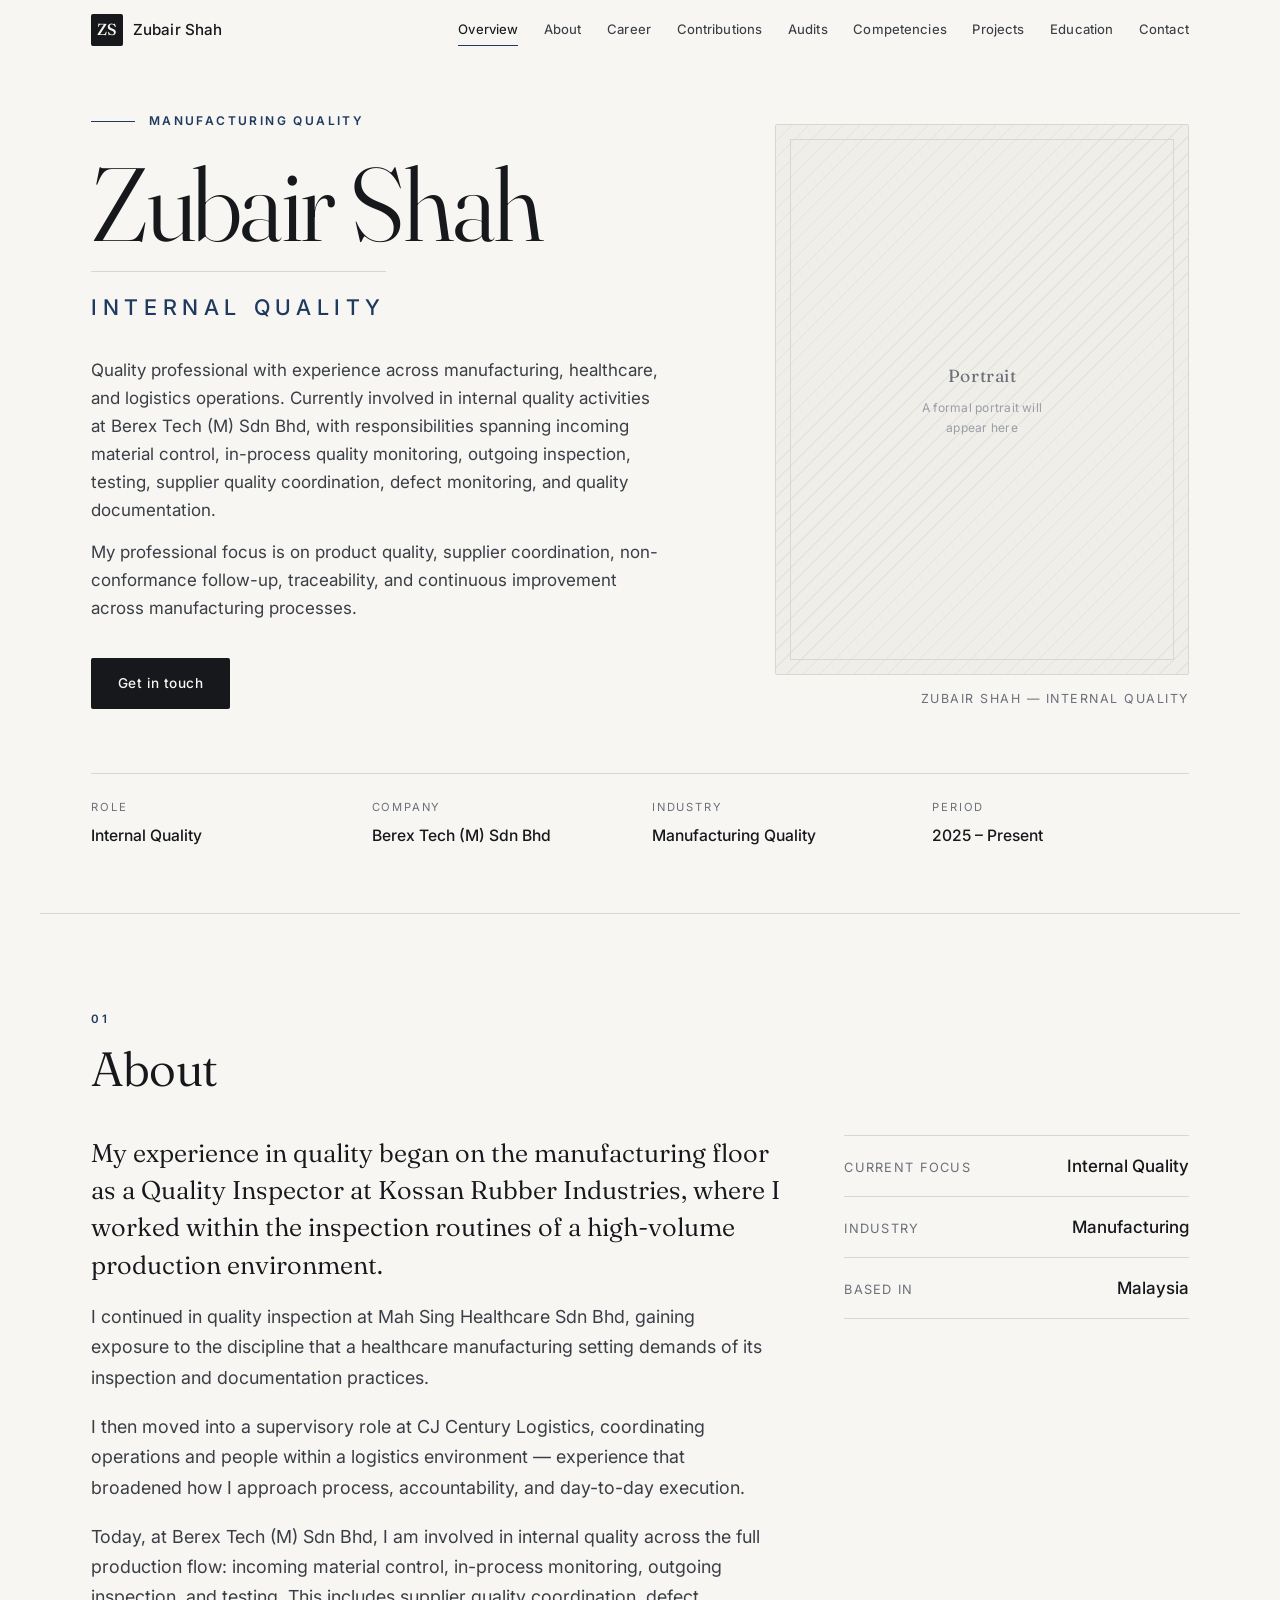
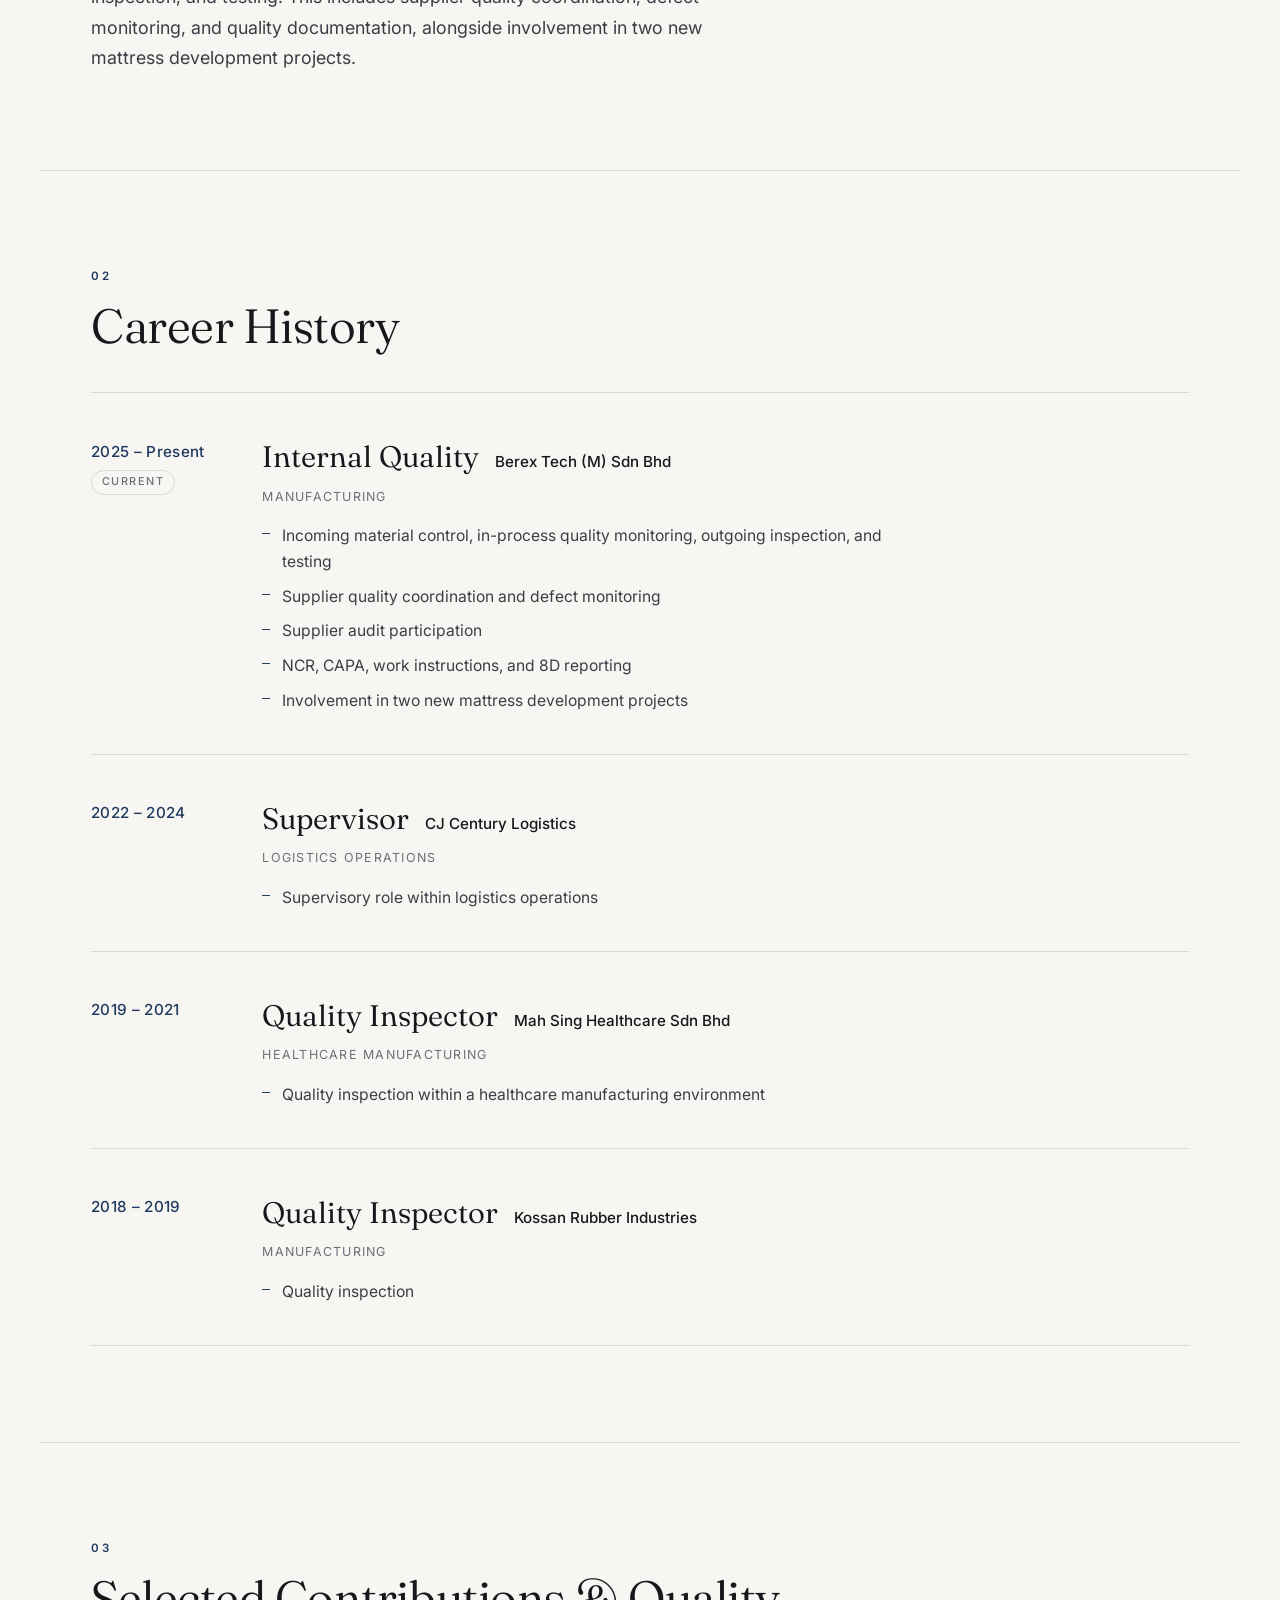
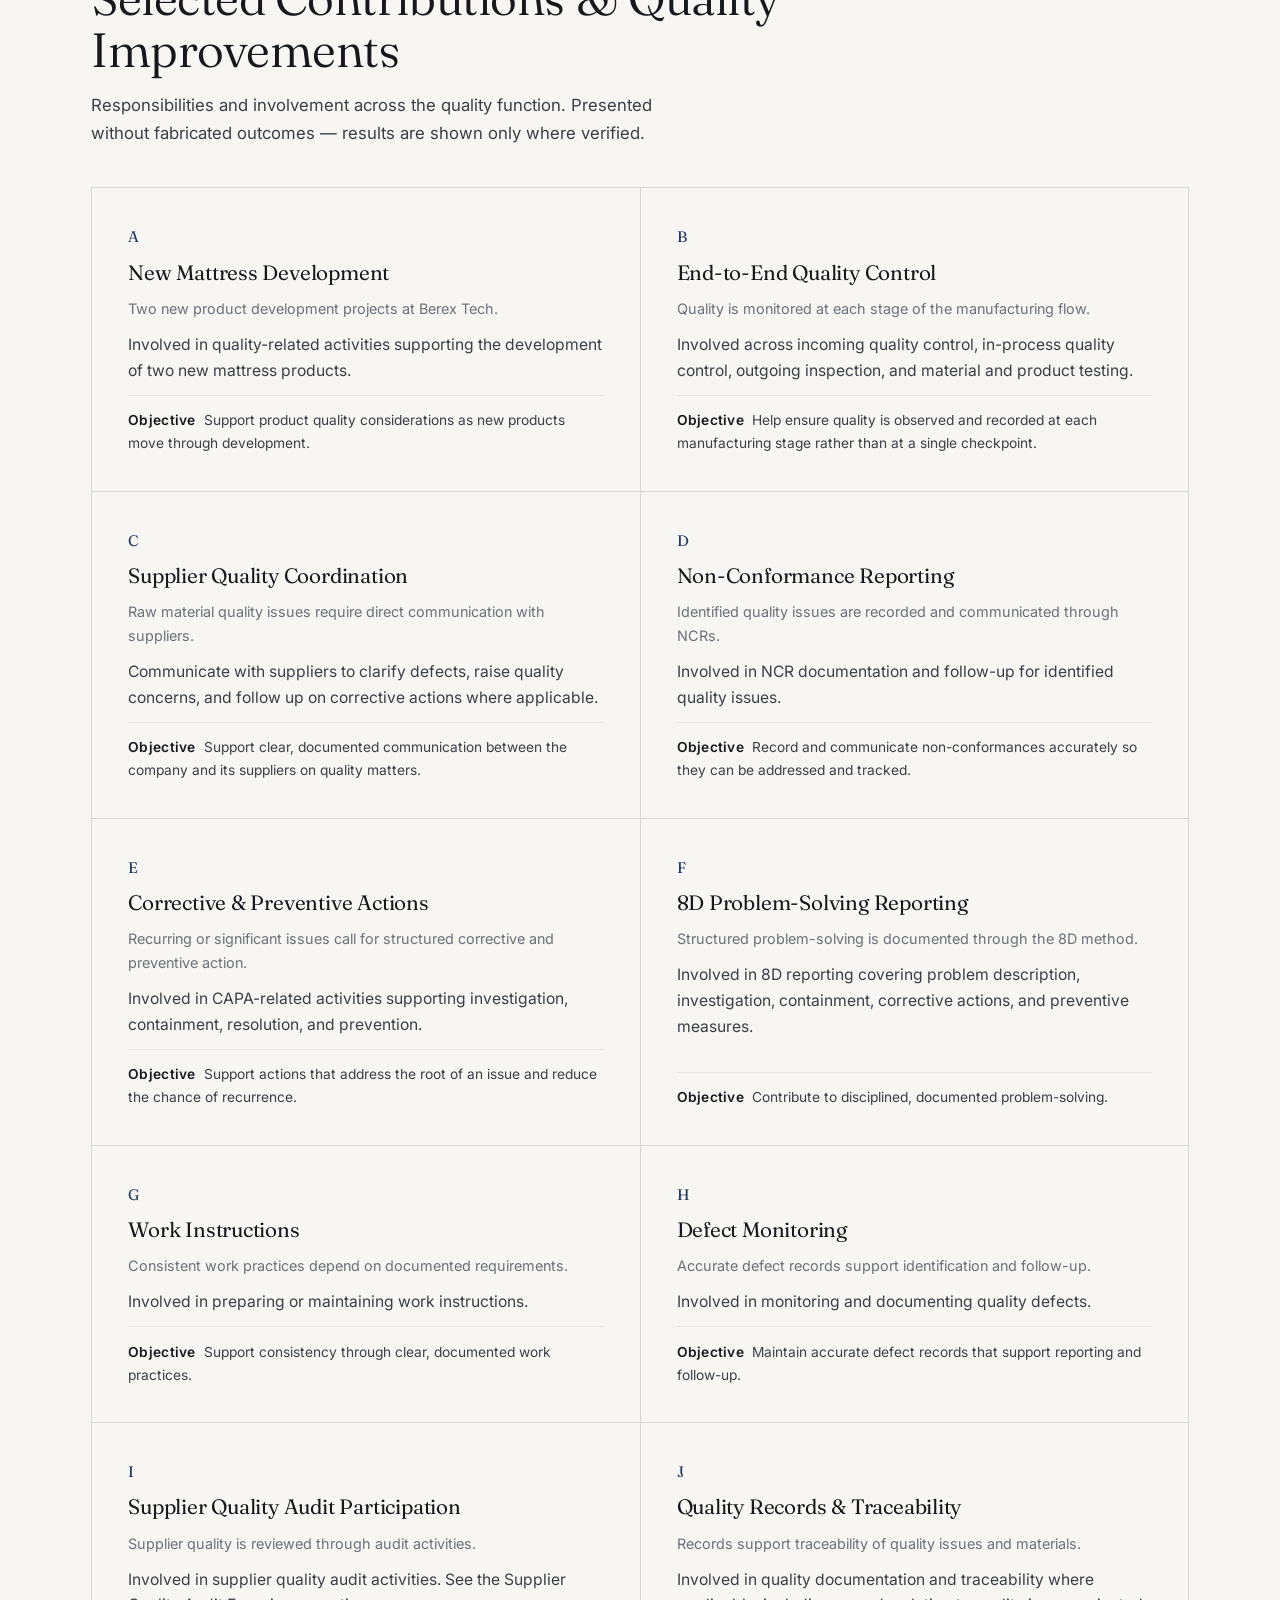
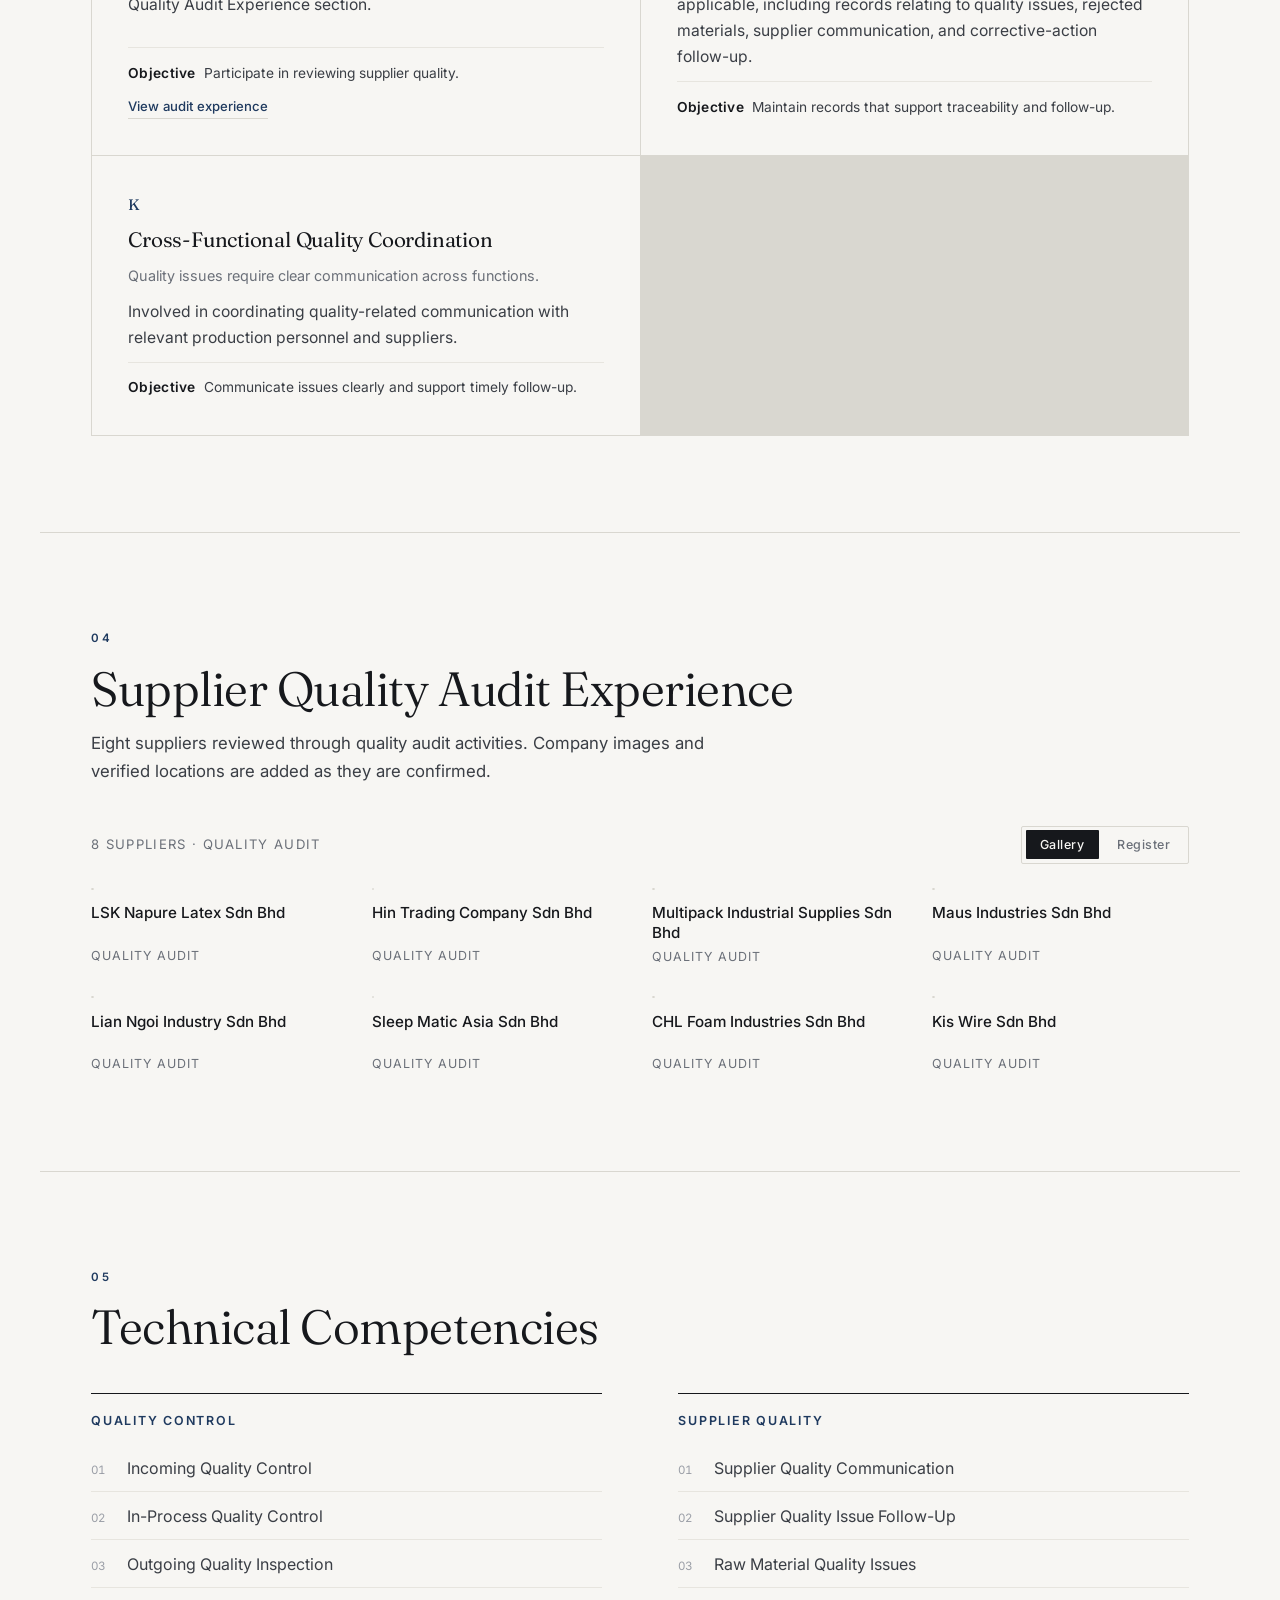
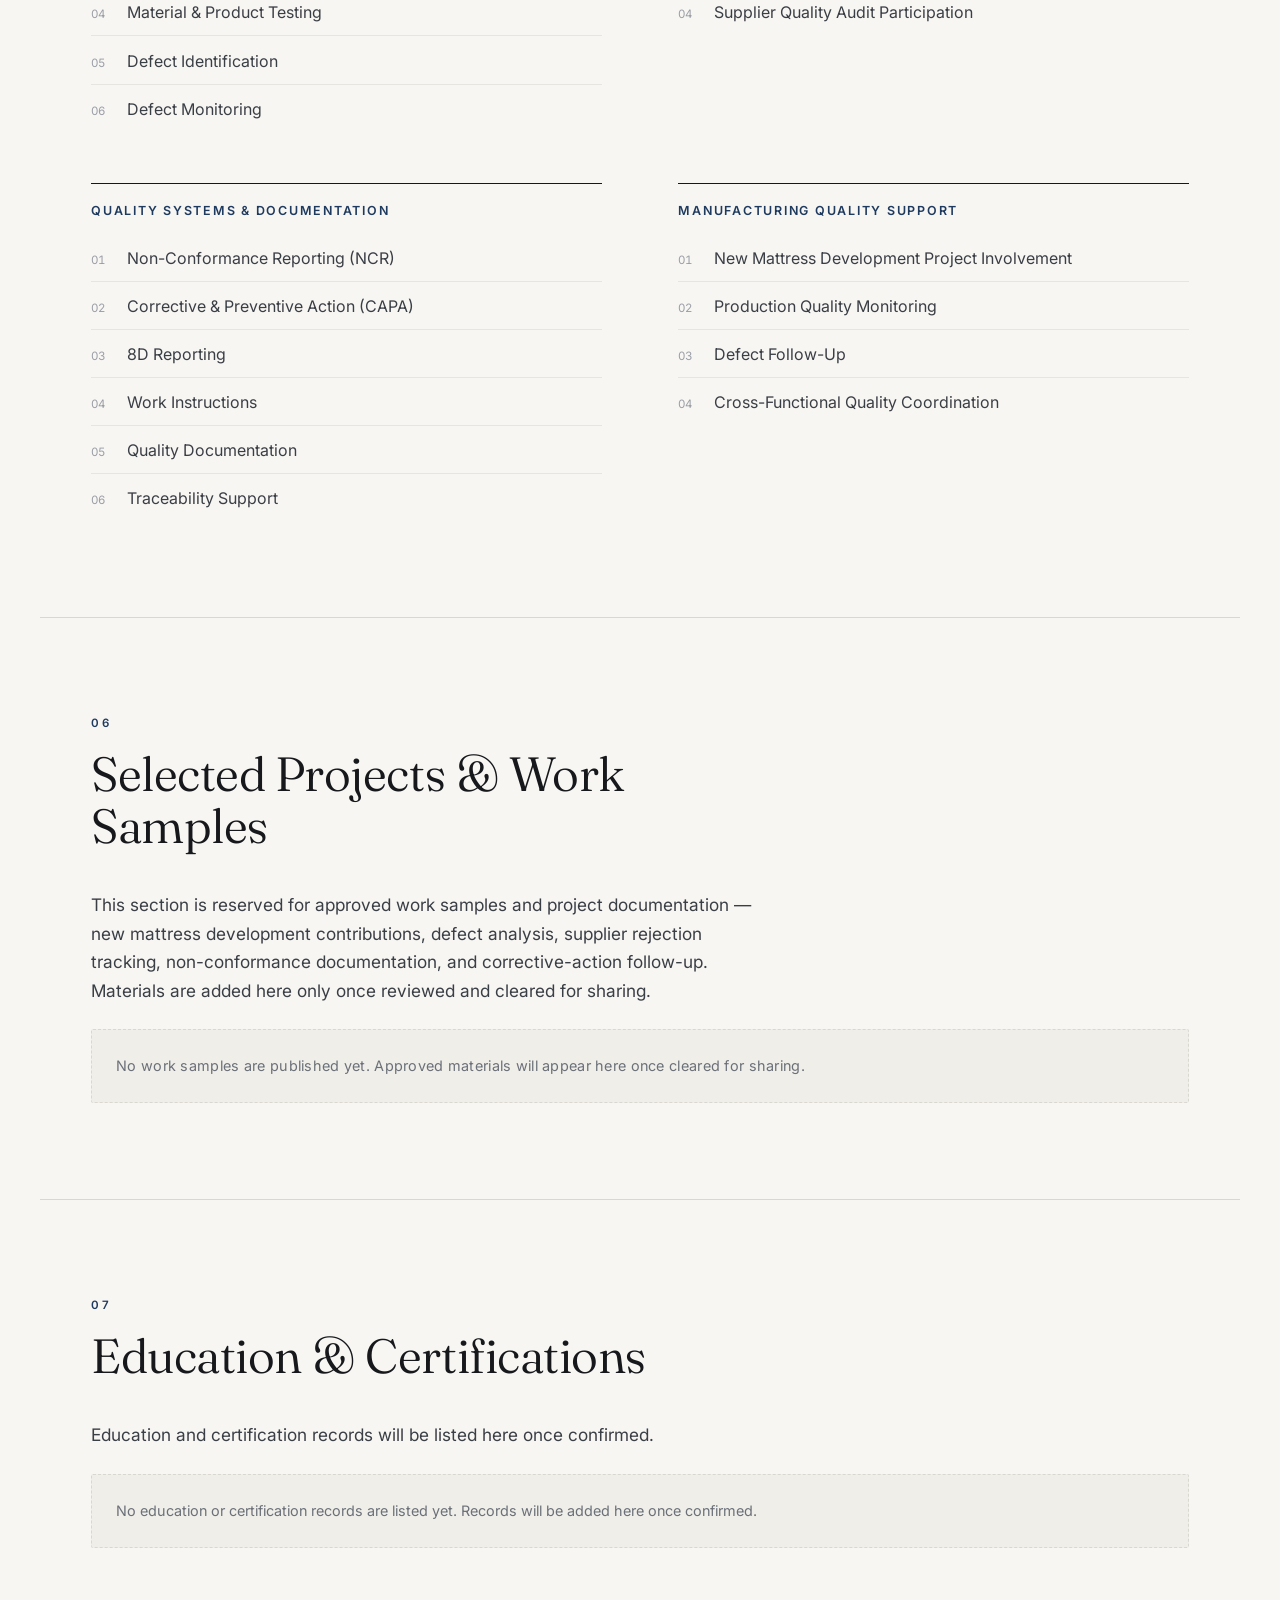
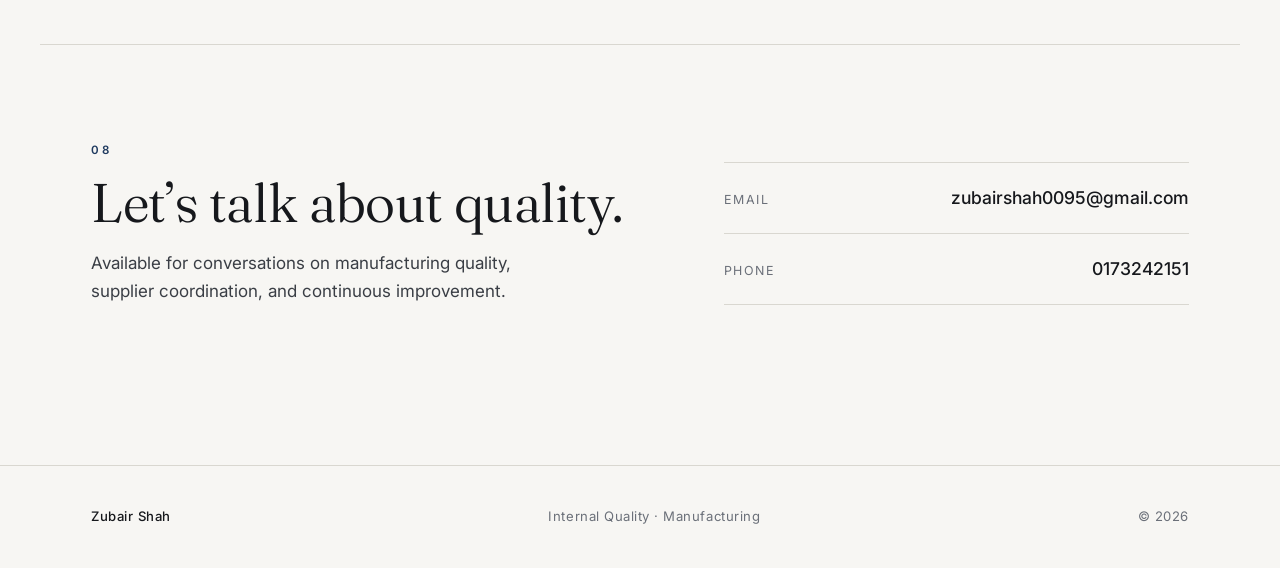
==== index.html @ a86ea33d "Add files via upload" ====
<!DOCTYPE html>
<html lang="en">
<head>
  <meta charset="UTF-8" />
  <meta name="viewport" content="width=device-width, initial-scale=1.0" />

  <title>Zubair Shah | Internal Quality Professional</title>
  <meta name="description" content="Professional portfolio of Zubair Shah, highlighting manufacturing quality experience, supplier quality audit participation, quality control activities, and professional contributions." />
  <meta name="author" content="Zubair Shah" />

  <!-- Social sharing -->
  <meta property="og:type" content="website" />
  <meta property="og:title" content="Zubair Shah | Internal Quality Professional" />
  <meta property="og:description" content="Manufacturing quality experience, supplier quality audit participation, quality control activities, and professional contributions." />
  <meta name="twitter:card" content="summary" />

  <!-- Favicon: inline SVG monogram, no external request -->
  <link rel="icon" href="data:image/svg+xml,%3Csvg xmlns='http://www.w3.org/2000/svg' viewBox='0 0 32 32'%3E%3Crect width='32' height='32' fill='%23141619'/%3E%3Ctext x='16' y='22' font-family='Georgia,serif' font-size='16' fill='%23f7f6f3' text-anchor='middle'%3EZS%3C/text%3E%3C/svg%3E" />

  <!-- Fonts: two families only -->
  <link rel="preconnect" href="https://fonts.googleapis.com" />
  <link rel="preconnect" href="https://fonts.gstatic.com" crossorigin />
  <link href="https://fonts.googleapis.com/css2?family=Fraunces:ital,opsz,wght@0,9..144,300..600;1,9..144,400&family=Inter:wght@300;400;500;600&display=swap" rel="stylesheet" />

  <link rel="stylesheet" href="css/styles.css" />
</head>
<body>

  <a class="skip-link" href="#overview">Skip to content</a>

  <!-- ===================== NAVIGATION ===================== -->
  <header class="nav" id="site-nav">
    <div class="nav__inner">
      <a class="nav__brand" href="#overview" aria-label="Zubair Shah — home">
        <span class="nav__mark">ZS</span>
        <span class="nav__name">Zubair Shah</span>
      </a>

      <nav class="nav__links" aria-label="Primary">
        <a href="#overview">Overview</a>
        <a href="#about">About</a>
        <a href="#career">Career</a>
        <a href="#contributions">Contributions</a>
        <a href="#audits">Audits</a>
        <a href="#competencies">Competencies</a>
        <a href="#projects">Projects</a>
        <a href="#education">Education</a>
        <a href="#contact">Contact</a>
      </nav>

      <button class="nav__toggle" aria-expanded="false" aria-controls="mobile-menu" aria-label="Open menu">
        <span></span><span></span><span></span>
      </button>
    </div>

    <!-- Mobile menu -->
    <div class="mobile-menu" id="mobile-menu" hidden>
      <nav aria-label="Mobile">
        <a href="#overview">Overview</a>
        <a href="#about">About</a>
        <a href="#career">Career</a>
        <a href="#contributions">Contributions</a>
        <a href="#audits">Audits</a>
        <a href="#competencies">Competencies</a>
        <a href="#projects">Projects</a>
        <a href="#education">Education</a>
        <a href="#contact">Contact</a>
      </nav>
    </div>
  </header>

  <main>

    <!-- ===================== HERO / OVERVIEW ===================== -->
    <section class="hero" id="overview" aria-labelledby="hero-name">
      <div class="hero__grid">

        <div class="hero__text">
          <p class="hero__eyebrow"><span class="rule"></span>Manufacturing Quality</p>
          <h1 class="hero__name" id="hero-name">Zubair Shah</h1>
          <p class="hero__title" data-role="hero-title">Internal Quality</p>

          <div class="hero__intro" data-role="hero-intro"></div>

          <div class="hero__actions">
            <a class="btn btn--primary" data-role="hero-email" href="#">Get in touch</a>
            <a class="btn btn--ghost" data-role="hero-resume" href="#" hidden>Download résumé</a>
          </div>
        </div>

        <figure class="hero__portrait">
          <!-- PORTRAIT PLACEHOLDER 1 of 9.
               Replace by adding assets/portrait/zubair-shah.jpg and
               setting assets.portraitAvailable = true in js/content.js -->
          <div class="portrait-frame" data-role="portrait">
            <div class="portrait-frame__placeholder" aria-hidden="true">
              <span class="portrait-frame__label">Portrait</span>
              <span class="portrait-frame__hint">A formal portrait will appear here</span>
            </div>
          </div>
          <figcaption class="hero__portrait-caption">Zubair Shah — Internal Quality</figcaption>
        </figure>

      </div>

      <div class="hero__meta" data-role="hero-meta"></div>
    </section>

    <!-- ===================== ABOUT ===================== -->
    <section class="section section--about" id="about" aria-labelledby="about-h">
      <div class="section__head">
        <p class="section__index">01</p>
        <h2 class="section__title" id="about-h">About</h2>
      </div>
      <div class="about__grid">
        <div class="about__body" data-role="about-body"></div>
        <aside class="about__facts" data-role="about-facts" aria-label="At a glance"></aside>
      </div>
    </section>

    <!-- ===================== CAREER ===================== -->
    <section class="section section--career" id="career" aria-labelledby="career-h">
      <div class="section__head">
        <p class="section__index">02</p>
        <h2 class="section__title" id="career-h">Career History</h2>
      </div>
      <ol class="timeline" data-role="career" aria-label="Employment history"></ol>
    </section>

    <!-- ===================== CONTRIBUTIONS ===================== -->
    <section class="section section--contrib" id="contributions" aria-labelledby="contrib-h">
      <div class="section__head">
        <p class="section__index">03</p>
        <h2 class="section__title" id="contrib-h">Selected Contributions &amp; Quality Improvements</h2>
        <p class="section__lede">Responsibilities and involvement across the quality function. Presented without fabricated outcomes — results are shown only where verified.</p>
      </div>
      <div class="contrib" data-role="contributions"></div>
    </section>

    <!-- ===================== SUPPLIER AUDITS ===================== -->
    <section class="section section--audits" id="audits" aria-labelledby="audits-h">
      <div class="section__head">
        <p class="section__index">04</p>
        <h2 class="section__title" id="audits-h">Supplier Quality Audit Experience</h2>
        <p class="section__lede">Eight suppliers reviewed through quality audit activities. Company images and verified locations are added as they are confirmed.</p>
      </div>

      <div class="audits__toolbar">
        <div class="audits__count" data-role="audits-count" aria-live="polite"></div>
        <div class="audits__views" role="group" aria-label="View">
          <button class="viewbtn is-active" data-view="grid" aria-pressed="true">Gallery</button>
          <button class="viewbtn" data-view="list" aria-pressed="false">Register</button>
        </div>
      </div>

      <div class="audits__grid" data-role="audits-grid"></div>
      <div class="audits__list" data-role="audits-list" hidden></div>
    </section>

    <!-- ===================== COMPETENCIES ===================== -->
    <section class="section section--comp" id="competencies" aria-labelledby="comp-h">
      <div class="section__head">
        <p class="section__index">05</p>
        <h2 class="section__title" id="comp-h">Technical Competencies</h2>
      </div>
      <div class="comp" data-role="competencies"></div>
    </section>

    <!-- ===================== PROJECTS ===================== -->
    <section class="section section--projects" id="projects" aria-labelledby="proj-h">
      <div class="section__head">
        <p class="section__index">06</p>
        <h2 class="section__title" id="proj-h">Selected Projects &amp; Work Samples</h2>
      </div>
      <div class="projects" data-role="projects"></div>
    </section>

    <!-- ===================== EDUCATION ===================== -->
    <section class="section section--edu" id="education" aria-labelledby="edu-h">
      <div class="section__head">
        <p class="section__index">07</p>
        <h2 class="section__title" id="edu-h">Education &amp; Certifications</h2>
      </div>
      <div class="education" data-role="education"></div>
    </section>

    <!-- ===================== CONTACT ===================== -->
    <section class="section section--contact" id="contact" aria-labelledby="contact-h">
      <div class="contact__grid">
        <div class="contact__lead">
          <p class="section__index">08</p>
          <h2 class="section__title" id="contact-h">Let’s talk about quality.</h2>
          <p class="contact__note">Available for conversations on manufacturing quality, supplier coordination, and continuous improvement.</p>
        </div>
        <div class="contact__details" data-role="contact"></div>
      </div>
    </section>

  </main>

  <!-- ===================== FOOTER ===================== -->
  <footer class="footer">
    <div class="footer__inner">
      <span class="footer__name">Zubair Shah</span>
      <span class="footer__meta">Internal Quality · Manufacturing</span>
      <span class="footer__year" data-role="year"></span>
    </div>
  </footer>

  <!-- ===================== AUDIT DETAIL DIALOG ===================== -->
  <dialog class="dialog" data-role="audit-dialog" aria-labelledby="dialog-title">
    <div class="dialog__inner">
      <button class="dialog__close" data-role="dialog-close" aria-label="Close">Close</button>
      <div class="dialog__body" data-role="dialog-body"></div>
    </div>
  </dialog>

  <!-- Netlify Identity: lets the CMS redirect back here after login/invite -->
  <script src="https://identity.netlify.com/v1/netlify-identity-widget.js"></script>
  <script>
    if (window.netlifyIdentity) {
      window.netlifyIdentity.on("init", function (user) {
        if (!user) {
          window.netlifyIdentity.on("login", function () { document.location.href = "/admin/"; });
        }
      });
    }
  </script>

  <!-- Fallback content (used only if content/data.json cannot be fetched) -->
  <script src="js/content.js"></script>
  <script src="js/main.js"></script>
</body>
</html>
---- css/styles.css ----
/* ==========================================================================
   ZUBAIR SHAH — PORTFOLIO
   Design system + styles
   --------------------------------------------------------------------------
   Philosophy: Swiss editorial, high-end annual report. Restrained palette,
   strong typographic hierarchy, generous whitespace, hairline rules,
   intentional grids. Looks complete with all animation disabled.
   ========================================================================== */

/* ---------- 1. DESIGN TOKENS ---------- */
:root {
  /* Palette — warm paper, near-black ink, industrial navy accent */
  --paper:        #f7f6f3;
  --paper-2:      #efeee9;
  --ink:          #16181c;   /* primary text */
  --ink-2:        #3a3e45;   /* secondary */
  --grey:         #6b7079;   /* tertiary / meta */
  --grey-2:       #9a9ea6;
  --line:         #d9d7d0;   /* hairline borders */
  --line-2:       #e7e5df;
  --navy:         #1f3a5f;   /* accent */
  --navy-deep:    #16293f;
  --white:        #ffffff;

  /* Type */
  --serif: "Fraunces", Georgia, "Times New Roman", serif;
  --sans:  "Inter", system-ui, -apple-system, "Segoe UI", Roboto, sans-serif;

  /* Spacing scale */
  --s-1: 0.5rem;
  --s-2: 1rem;
  --s-3: 1.5rem;
  --s-4: 2.5rem;
  --s-5: 4rem;
  --s-6: 6rem;
  --s-7: 9rem;

  /* Layout */
  --maxw: 1200px;
  --gutter: clamp(1.25rem, 4vw, 4rem);

  --radius: 2px;

  --ease: cubic-bezier(0.22, 0.61, 0.36, 1);
}

/* ---------- 2. RESET ---------- */
*, *::before, *::after { box-sizing: border-box; }
[hidden] { display: none !important; }
html { -webkit-text-size-adjust: 100%; scroll-behavior: smooth; }
@media (prefers-reduced-motion: reduce) { html { scroll-behavior: auto; } }

body {
  margin: 0;
  background: var(--paper);
  color: var(--ink);
  font-family: var(--sans);
  font-weight: 400;
  font-size: clamp(1rem, 0.96rem + 0.2vw, 1.0625rem);
  line-height: 1.65;
  -webkit-font-smoothing: antialiased;
  text-rendering: optimizeLegibility;
  overflow-x: hidden;
}

h1, h2, h3, h4 { margin: 0; font-weight: 400; line-height: 1.08; letter-spacing: -0.01em; }
p { margin: 0; }
img { max-width: 100%; display: block; }
a { color: inherit; text-decoration: none; }
ol, ul { margin: 0; padding: 0; list-style: none; }

/* Focus visibility */
:focus-visible {
  outline: 2px solid var(--navy);
  outline-offset: 3px;
}

.skip-link {
  position: absolute; left: -9999px; top: 0;
  background: var(--ink); color: var(--paper);
  padding: 0.75rem 1.25rem; z-index: 200; font-size: 0.9rem;
}
.skip-link:focus { left: 1rem; top: 1rem; }

/* ---------- 3. SHARED LAYOUT ---------- */
.section {
  max-width: var(--maxw);
  margin: 0 auto;
  padding: var(--s-6) var(--gutter);
  border-top: 1px solid var(--line);
}
@media (max-width: 720px) { .section { padding: var(--s-5) var(--gutter); } }

.section__head { margin-bottom: var(--s-4); }
.section__index {
  font-family: var(--sans);
  font-size: 0.72rem; font-weight: 600;
  letter-spacing: 0.22em; text-transform: uppercase;
  color: var(--navy);
  margin-bottom: 0.9rem;
}
.section__title {
  font-family: var(--serif);
  font-size: clamp(1.9rem, 1.3rem + 2.6vw, 3rem);
  font-weight: 340;
  color: var(--ink);
  max-width: 20ch;
}
.section--contrib .section__title,
.section--audits .section__title { max-width: 26ch; }

.section__lede {
  margin-top: var(--s-2);
  max-width: 56ch;
  color: var(--ink-2);
  font-size: 1.05rem;
}

/* ---------- 4. NAVIGATION ---------- */
.nav {
  position: sticky; top: 0; z-index: 100;
  background: color-mix(in srgb, var(--paper) 88%, transparent);
  backdrop-filter: saturate(140%) blur(8px);
  border-bottom: 1px solid transparent;
  transition: border-color 0.3s var(--ease), background 0.3s var(--ease);
}
.nav.is-scrolled { border-bottom-color: var(--line); }

.nav__inner {
  max-width: var(--maxw);
  margin: 0 auto;
  padding: 0.85rem var(--gutter);
  display: flex; align-items: center; justify-content: space-between;
  gap: 1.5rem;
}
.nav__brand { display: flex; align-items: center; gap: 0.6rem; }
.nav__mark {
  font-family: var(--serif); font-weight: 500;
  font-size: 1rem; letter-spacing: 0.02em;
  width: 2rem; height: 2rem; display: grid; place-items: center;
  background: var(--ink); color: var(--paper);
  border-radius: var(--radius);
}
.nav__name { font-weight: 500; font-size: 0.95rem; letter-spacing: 0.01em; }

.nav__links { display: flex; gap: 1.6rem; }
.nav__links a {
  font-size: 0.82rem; font-weight: 450; color: var(--ink-2);
  letter-spacing: 0.01em; position: relative; padding: 0.25rem 0;
  transition: color 0.2s var(--ease);
}
.nav__links a::after {
  content: ""; position: absolute; left: 0; right: 100%; bottom: -2px;
  height: 1px; background: var(--navy);
  transition: right 0.25s var(--ease);
}
.nav__links a:hover { color: var(--ink); }
.nav__links a:hover::after,
.nav__links a.is-active::after { right: 0; }
.nav__links a.is-active { color: var(--ink); }

.nav__toggle {
  display: none; flex-direction: column; justify-content: center; gap: 5px;
  width: 42px; height: 42px; background: none; border: 1px solid var(--line);
  border-radius: var(--radius); cursor: pointer; padding: 0 9px;
}
.nav__toggle span { height: 1.5px; background: var(--ink); transition: transform 0.3s var(--ease), opacity 0.2s var(--ease); }
.nav__toggle[aria-expanded="true"] span:nth-child(1) { transform: translateY(6.5px) rotate(45deg); }
.nav__toggle[aria-expanded="true"] span:nth-child(2) { opacity: 0; }
.nav__toggle[aria-expanded="true"] span:nth-child(3) { transform: translateY(-6.5px) rotate(-45deg); }

.mobile-menu {
  border-top: 1px solid var(--line);
  background: var(--paper);
  padding: 0.5rem var(--gutter) 1.5rem;
}
.mobile-menu nav { display: flex; flex-direction: column; }
.mobile-menu a {
  padding: 0.9rem 0; font-size: 1.05rem; color: var(--ink-2);
  border-bottom: 1px solid var(--line-2);
}
.mobile-menu a:last-child { border-bottom: none; }

@media (max-width: 920px) {
  .nav__links { display: none; }
  .nav__toggle { display: flex; }
}

/* ---------- 5. HERO ---------- */
.hero {
  max-width: var(--maxw);
  margin: 0 auto;
  padding: clamp(3rem, 4vw, 5.5rem) var(--gutter) var(--s-5);
}
.hero__grid {
  display: grid;
  grid-template-columns: 1.35fr 0.9fr;
  gap: clamp(2rem, 5vw, 5rem);
  align-items: end;
}
.hero__eyebrow {
  display: flex; align-items: center; gap: 0.85rem;
  font-size: 0.75rem; font-weight: 600; letter-spacing: 0.2em;
  text-transform: uppercase; color: var(--navy);
  margin-bottom: 1.4rem;
}
.hero__eyebrow .rule { width: 2.75rem; height: 1px; background: var(--navy); display: inline-block; }

.hero__name {
  font-family: var(--serif);
  font-size: clamp(3.1rem, 1.4rem + 7vw, 6.5rem);
  font-weight: 330;
  letter-spacing: -0.025em;
  line-height: 0.96;
}
.hero__title {
  font-family: var(--sans);
  font-size: clamp(1rem, 0.9rem + 0.6vw, 1.35rem);
  font-weight: 500;
  letter-spacing: 0.26em;
  text-transform: uppercase;
  color: var(--navy);
  margin-top: 1.1rem;
  padding-top: 1.1rem;
  border-top: 1px solid var(--line);
  display: inline-block;
}
.hero__intro {
  margin-top: 1.9rem;
  max-width: 52ch;
}
.hero__intro p { color: var(--ink-2); margin-bottom: 0.9rem; }
.hero__intro p:last-child { margin-bottom: 0; }

.hero__actions { margin-top: 2.2rem; display: flex; gap: 1rem; flex-wrap: wrap; }

/* Buttons */
.btn {
  display: inline-flex; align-items: center; gap: 0.5rem;
  font-size: 0.85rem; font-weight: 500; letter-spacing: 0.04em;
  padding: 0.85rem 1.6rem; border-radius: var(--radius);
  border: 1px solid transparent; cursor: pointer;
  transition: background 0.25s var(--ease), color 0.25s var(--ease), border-color 0.25s var(--ease), transform 0.25s var(--ease);
}
.btn--primary { background: var(--ink); color: var(--paper); }
.btn--primary:hover { background: var(--navy); }
.btn--ghost { border-color: var(--line); color: var(--ink); }
.btn--ghost:hover { border-color: var(--ink); }

/* Portrait */
.hero__portrait { margin: 0; }
.portrait-frame {
  position: relative;
  aspect-ratio: 3 / 4;
  background: var(--paper-2);
  border: 1px solid var(--line);
  border-radius: var(--radius);
  overflow: hidden;
}
.portrait-frame img { width: 100%; height: 100%; object-fit: cover; object-position: center top; }
.portrait-frame__placeholder {
  position: absolute; inset: 0;
  display: flex; flex-direction: column; align-items: center; justify-content: center;
  gap: 0.5rem; text-align: center; padding: 1.5rem;
  background:
    repeating-linear-gradient(135deg, transparent 0 11px, color-mix(in srgb, var(--line) 50%, transparent) 11px 12px);
}
.portrait-frame__placeholder::before {
  content: ""; position: absolute; inset: 14px; border: 1px solid var(--line);
}
.portrait-frame__label {
  font-family: var(--serif); font-size: 1.1rem; color: var(--grey);
  letter-spacing: 0.03em;
}
.portrait-frame__hint { font-size: 0.75rem; color: var(--grey-2); letter-spacing: 0.02em; max-width: 18ch; }

.hero__portrait-caption {
  margin-top: 0.85rem;
  font-size: 0.78rem; letter-spacing: 0.12em; text-transform: uppercase;
  color: var(--grey); text-align: right;
}

/* Hero meta strip */
.hero__meta {
  margin-top: var(--s-5);
  padding-top: var(--s-3);
  border-top: 1px solid var(--line);
  display: grid; grid-template-columns: repeat(4, 1fr); gap: 1.5rem;
}
.hero__meta .mi { }
.hero__meta .mi__k {
  font-size: 0.7rem; letter-spacing: 0.16em; text-transform: uppercase;
  color: var(--grey); margin-bottom: 0.4rem;
}
.hero__meta .mi__v { font-size: 0.98rem; font-weight: 500; color: var(--ink); }

@media (max-width: 860px) {
  .hero__grid { grid-template-columns: 1fr; align-items: start; }
  .hero__portrait { order: -1; max-width: 300px; }
  .hero__portrait-caption { text-align: left; }
  .hero__meta { grid-template-columns: repeat(2, 1fr); gap: 1.25rem 1.5rem; }
}
@media (max-width: 420px) {
  .hero__meta { grid-template-columns: 1fr 1fr; }
}

/* ---------- 6. ABOUT ---------- */
.about__grid {
  display: grid; grid-template-columns: 1.6fr 0.8fr;
  gap: clamp(2rem, 5vw, 4.5rem);
}
.about__body p {
  font-size: 1.12rem; line-height: 1.7; color: var(--ink-2);
  margin-bottom: 1.15rem; max-width: 62ch;
}
.about__body p:first-child {
  font-family: var(--serif); font-size: clamp(1.25rem, 1.05rem + 0.8vw, 1.6rem);
  font-weight: 350; line-height: 1.45; color: var(--ink);
}
.about__body p:last-child { margin-bottom: 0; }

.about__facts { align-self: start; }
.about__facts .f {
  padding: 1rem 0; border-top: 1px solid var(--line);
  display: flex; justify-content: space-between; gap: 1rem; align-items: baseline;
}
.about__facts .f:last-child { border-bottom: 1px solid var(--line); }
.about__facts .f__k { font-size: 0.8rem; letter-spacing: 0.1em; text-transform: uppercase; color: var(--grey); }
.about__facts .f__v { font-weight: 500; text-align: right; }

@media (max-width: 760px) { .about__grid { grid-template-columns: 1fr; } }

/* ---------- 7. CAREER TIMELINE ---------- */
.timeline { }
.timeline__item {
  display: grid;
  grid-template-columns: 7.5rem 1fr;
  gap: clamp(1.5rem, 4vw, 4rem);
  padding: var(--s-4) 0;
  border-top: 1px solid var(--line);
  position: relative;
}
.timeline__item:last-child { border-bottom: 1px solid var(--line); }
.timeline__period {
  font-family: var(--sans); font-weight: 500;
  font-size: 0.95rem; color: var(--navy);
  letter-spacing: 0.02em;
  padding-top: 0.35rem;
}
.timeline__period .now {
  display: inline-block; margin-top: 0.4rem;
  font-size: 0.68rem; letter-spacing: 0.14em; text-transform: uppercase;
  color: var(--grey); border: 1px solid var(--line); border-radius: 100px;
  padding: 0.15rem 0.6rem;
}
.timeline__body { }
.timeline__role {
  display: flex; flex-wrap: wrap; align-items: baseline; gap: 0.5rem 1rem;
  margin-bottom: 0.3rem;
}
.timeline__title {
  font-family: var(--serif); font-size: clamp(1.35rem, 1.1rem + 1vw, 1.85rem);
  font-weight: 360; color: var(--ink);
}
.timeline__company {
  font-size: 0.95rem; color: var(--ink);
  font-weight: 500;
}
.timeline__context {
  font-size: 0.78rem; letter-spacing: 0.1em; text-transform: uppercase;
  color: var(--grey); margin-bottom: 1rem;
}
.timeline__resp { display: grid; gap: 0.55rem; max-width: 60ch; }
.timeline__resp li {
  position: relative; padding-left: 1.25rem; color: var(--ink-2);
  font-size: 0.98rem;
}
.timeline__resp li::before {
  content: ""; position: absolute; left: 0; top: 0.65em;
  width: 0.5rem; height: 1px; background: var(--navy);
}

@media (max-width: 640px) {
  .timeline__item { grid-template-columns: 1fr; gap: 0.75rem; }
  .timeline__period { padding-top: 0; }
  .timeline__period .now { margin-top: 0; margin-left: 0.5rem; }
}

/* ---------- 8. CONTRIBUTIONS ---------- */
.contrib {
  display: grid; grid-template-columns: repeat(2, 1fr);
  gap: 1px; background: var(--line);
  border: 1px solid var(--line);
}
.contrib__item {
  background: var(--paper);
  padding: clamp(1.5rem, 3vw, 2.25rem);
  display: flex; flex-direction: column; gap: 0.7rem;
  transition: background 0.25s var(--ease);
}
.contrib__item:hover { background: var(--white); }
.contrib__ref {
  font-family: var(--serif); font-size: 0.95rem; color: var(--navy);
  letter-spacing: 0.05em;
}
.contrib__title {
  font-family: var(--serif); font-size: 1.3rem; font-weight: 380; color: var(--ink);
  line-height: 1.2;
}
.contrib__context { font-size: 0.9rem; color: var(--grey); }
.contrib__involve { font-size: 0.98rem; color: var(--ink-2); }
.contrib__obj {
  margin-top: auto; padding-top: 0.85rem; border-top: 1px solid var(--line-2);
  font-size: 0.86rem; color: var(--ink-2);
}
.contrib__obj b { font-weight: 600; color: var(--ink); letter-spacing: 0.02em; }
.contrib__link {
  font-size: 0.82rem; color: var(--navy); font-weight: 500;
  border-bottom: 1px solid var(--line); align-self: flex-start;
  transition: border-color 0.2s var(--ease);
}
.contrib__link:hover { border-color: var(--navy); }

@media (max-width: 720px) { .contrib { grid-template-columns: 1fr; } }

/* ---------- 9. SUPPLIER AUDITS ---------- */
.audits__toolbar {
  display: flex; align-items: center; justify-content: space-between;
  gap: 1rem; margin-bottom: var(--s-3); flex-wrap: wrap;
}
.audits__count { font-size: 0.82rem; letter-spacing: 0.1em; text-transform: uppercase; color: var(--grey); }
.audits__views { display: flex; gap: 0.25rem; border: 1px solid var(--line); border-radius: var(--radius); padding: 0.2rem; }
.viewbtn {
  font-family: var(--sans); font-size: 0.78rem; font-weight: 500; letter-spacing: 0.04em;
  padding: 0.45rem 0.9rem; background: none; border: none; border-radius: 1px;
  color: var(--grey); cursor: pointer; transition: background 0.2s var(--ease), color 0.2s var(--ease);
}
.viewbtn.is-active { background: var(--ink); color: var(--paper); }

/* Gallery grid */
.audits__grid {
  display: grid; grid-template-columns: repeat(4, 1fr);
  gap: 1.75rem 1.5rem;
  align-items: start;
}
.audits__grid > .reveal { height: 100%; }
.audit-card {
  text-align: left; background: none; border: none; padding: 0; cursor: pointer;
  display: flex; flex-direction: column; font: inherit; color: inherit;
  height: 100%;
}
.audit-card__frame {
  position: relative; aspect-ratio: 4 / 3;
  background: var(--paper-2); border: 1px solid var(--line);
  border-radius: var(--radius); overflow: hidden;
  transition: border-color 0.25s var(--ease), transform 0.25s var(--ease);
}
.audit-card:hover .audit-card__frame { border-color: var(--navy); transform: translateY(-3px); }
.audit-card__frame img { width: 100%; height: 100%; object-fit: cover; }
.audit-card__ph {
  position: absolute; inset: 0; display: grid; place-items: center;
  background:
    repeating-linear-gradient(135deg, transparent 0 9px, color-mix(in srgb, var(--line) 55%, transparent) 9px 10px);
}
.audit-card__ph span {
  font-size: 0.68rem; letter-spacing: 0.14em; text-transform: uppercase; color: var(--grey-2);
  background: var(--paper); padding: 0.3rem 0.6rem; border: 1px solid var(--line);
}
.audit-card__no {
  position: absolute; top: 0.6rem; left: 0.6rem;
  font-family: var(--serif); font-size: 0.78rem; color: var(--ink);
  background: var(--paper); border: 1px solid var(--line);
  width: 1.7rem; height: 1.7rem; display: grid; place-items: center; border-radius: var(--radius);
}
.audit-card__name {
  font-weight: 500; font-size: 0.95rem; margin-top: 0.85rem; color: var(--ink);
  line-height: 1.3;
}
/* Reserve consistent space for 1–2 line names so purpose labels align */
@media (min-width: 681px) {
  .audit-card__name { min-height: 2.5em; }
}
.audit-card__purpose {
  font-size: 0.78rem; letter-spacing: 0.08em; text-transform: uppercase;
  color: var(--grey); margin-top: 0.3rem;
}

@media (max-width: 980px) { .audits__grid { grid-template-columns: repeat(3, 1fr); } }
@media (max-width: 680px)  { .audits__grid { grid-template-columns: repeat(2, 1fr); gap: 1.1rem; } }
@media (max-width: 380px)  { .audits__grid { grid-template-columns: 1fr; } }

/* Register (list) view */
.audits__list { border-top: 1px solid var(--ink); }
.audit-row {
  width: 100%; text-align: left; background: none; border: none; cursor: pointer;
  font: inherit; color: inherit;
  display: grid; grid-template-columns: 2.5rem 1fr auto;
  gap: 1rem; align-items: center;
  padding: 1.15rem 0.5rem 1.15rem 0; border-bottom: 1px solid var(--line);
  transition: background 0.2s var(--ease), padding-left 0.2s var(--ease);
}
.audit-row:hover { background: var(--paper-2); padding-left: 0.75rem; }
.audit-row__no { font-family: var(--serif); color: var(--navy); font-size: 0.95rem; }
.audit-row__name { font-weight: 500; }
.audit-row__meta { font-size: 0.78rem; letter-spacing: 0.08em; text-transform: uppercase; color: var(--grey); }

@media (max-width: 520px) {
  .audit-row { grid-template-columns: 2rem 1fr; }
  .audit-row__meta { grid-column: 2; }
}

/* ---------- 10. COMPETENCIES ---------- */
.comp {
  display: grid; grid-template-columns: repeat(2, 1fr);
  gap: clamp(1.75rem, 4vw, 3.5rem) clamp(2rem, 6vw, 5rem);
}
.comp__group { border-top: 1px solid var(--ink); padding-top: 1.25rem; }
.comp__title {
  font-size: 0.78rem; font-weight: 600; letter-spacing: 0.14em; text-transform: uppercase;
  color: var(--navy); margin-bottom: 1.1rem;
}
.comp__list { display: grid; gap: 0.1rem; }
.comp__list li {
  padding: 0.6rem 0; border-bottom: 1px solid var(--line-2);
  font-size: 1rem; color: var(--ink-2);
  display: flex; align-items: baseline; gap: 0.75rem;
}
.comp__list li:last-child { border-bottom: none; }
.comp__list li::before {
  content: counter(ci, decimal-leading-zero);
  counter-increment: ci;
  font-size: 0.72rem; color: var(--grey-2); font-variant-numeric: tabular-nums;
  min-width: 1.5rem;
}
.comp__group { counter-reset: ci; }

@media (max-width: 680px) { .comp { grid-template-columns: 1fr; } }

/* ---------- 11. PROJECTS ---------- */
.projects__intro {
  max-width: 60ch; color: var(--ink-2); font-size: 1.08rem;
}
.projects__status {
  margin-top: var(--s-3); padding: 1.5rem; border: 1px dashed var(--line);
  border-radius: var(--radius); background: var(--paper-2);
  font-size: 0.9rem; color: var(--grey); letter-spacing: 0.02em;
}
.projects__list { display: grid; gap: 1.5rem; }
.project-item {
  display: grid; grid-template-columns: 1fr; gap: 1rem;
  padding: var(--s-3) 0; border-top: 1px solid var(--line);
}
.project-item__title { font-family: var(--serif); font-size: 1.5rem; font-weight: 360; }
.project-item__row { display: grid; grid-template-columns: 8rem 1fr; gap: 1rem; font-size: 0.95rem; }
.project-item__k { color: var(--grey); font-size: 0.8rem; letter-spacing: 0.08em; text-transform: uppercase; }
.project-item img { border: 1px solid var(--line); border-radius: var(--radius); }

/* ---------- 12. EDUCATION ---------- */
.education__note {
  max-width: 56ch; color: var(--ink-2); font-size: 1.08rem;
}
.education__status {
  margin-top: var(--s-3); padding: 1.5rem; border: 1px dashed var(--line);
  border-radius: var(--radius); background: var(--paper-2);
  font-size: 0.9rem; color: var(--grey);
}
.education__list { display: grid; gap: 0; }
.edu-item {
  display: grid; grid-template-columns: 10rem 1fr auto; gap: 1.5rem; align-items: baseline;
  padding: 1.5rem 0; border-top: 1px solid var(--line);
}
.edu-item:last-child { border-bottom: 1px solid var(--line); }
.edu-item__date { color: var(--navy); font-weight: 500; font-size: 0.95rem; }
.edu-item__qual { font-family: var(--serif); font-size: 1.25rem; font-weight: 360; }
.edu-item__inst { color: var(--ink-2); font-size: 0.95rem; margin-top: 0.2rem; }
.edu-item__type { font-size: 0.78rem; letter-spacing: 0.08em; text-transform: uppercase; color: var(--grey); }
@media (max-width: 640px) { .edu-item { grid-template-columns: 1fr; gap: 0.4rem; } }

/* ---------- 13. CONTACT ---------- */
.section--contact { border-top: 1px solid var(--line); }
.contact__grid {
  display: grid; grid-template-columns: 1.1fr 0.9fr; gap: clamp(2rem, 5vw, 5rem);
  align-items: end;
}
.contact__lead .section__title {
  font-size: clamp(2rem, 1.4rem + 3vw, 3.4rem); max-width: 16ch;
}
.contact__note { margin-top: var(--s-2); color: var(--ink-2); max-width: 44ch; }
.contact__details { display: grid; gap: 0; }
.contact__row {
  display: flex; justify-content: space-between; align-items: baseline; gap: 1rem;
  padding: 1.25rem 0; border-top: 1px solid var(--line);
}
.contact__row:last-child { border-bottom: 1px solid var(--line); }
.contact__k { font-size: 0.78rem; letter-spacing: 0.12em; text-transform: uppercase; color: var(--grey); flex: none; }
.contact__v {
  font-size: 1.1rem; font-weight: 500; color: var(--ink); text-align: right;
  min-width: 0; overflow-wrap: anywhere; word-break: break-word;
}
@media (max-width: 400px) {
  .contact__row { flex-direction: column; align-items: flex-start; gap: 0.35rem; }
  .contact__v { text-align: left; font-size: 1.02rem; }
}
.contact__v:hover { color: var(--navy); }
a.contact__v { border-bottom: 1px solid transparent; transition: border-color 0.2s var(--ease), color 0.2s var(--ease); }
a.contact__v:hover { border-bottom-color: var(--navy); }

@media (max-width: 720px) { .contact__grid { grid-template-columns: 1fr; align-items: start; } }

/* ---------- 14. FOOTER ---------- */
.footer { border-top: 1px solid var(--line); margin-top: var(--s-5); }
.footer__inner {
  max-width: var(--maxw); margin: 0 auto; padding: var(--s-4) var(--gutter);
  display: flex; gap: 1rem; justify-content: space-between; flex-wrap: wrap;
  font-size: 0.82rem; color: var(--grey); letter-spacing: 0.04em;
}
.footer__name { color: var(--ink); font-weight: 500; }

/* ---------- 15. DIALOG ---------- */
.dialog {
  border: none; padding: 0; max-width: 560px; width: calc(100% - 2rem);
  background: var(--paper); color: var(--ink);
  border-radius: var(--radius); box-shadow: 0 30px 80px -20px rgba(10,15,25,0.4);
}
.dialog::backdrop { background: rgba(16,18,22,0.55); backdrop-filter: blur(2px); }
.dialog__inner { padding: clamp(1.75rem, 4vw, 2.75rem); position: relative; }
.dialog__close {
  position: absolute; top: 1.25rem; right: 1.25rem;
  font-size: 0.75rem; letter-spacing: 0.1em; text-transform: uppercase;
  background: none; border: 1px solid var(--line); border-radius: var(--radius);
  padding: 0.4rem 0.8rem; cursor: pointer; color: var(--ink-2);
}
.dialog__close:hover { border-color: var(--ink); }
.dialog__frame {
  aspect-ratio: 4 / 3; background: var(--paper-2); border: 1px solid var(--line);
  border-radius: var(--radius); overflow: hidden; margin-bottom: 1.5rem; position: relative;
}
.dialog__frame img { width: 100%; height: 100%; object-fit: cover; }
.dialog__frame .audit-card__ph { position: absolute; inset: 0; }
.dialog__no { font-family: var(--serif); color: var(--navy); font-size: 0.9rem; letter-spacing: 0.05em; }
.dialog__name { font-family: var(--serif); font-size: 1.75rem; font-weight: 360; margin: 0.3rem 0 1.25rem; }
.dialog__fields { display: grid; gap: 0; }
.dialog__field {
  display: grid; grid-template-columns: 9rem 1fr; gap: 1rem;
  padding: 0.85rem 0; border-top: 1px solid var(--line); font-size: 0.95rem;
}
.dialog__field .k { font-size: 0.75rem; letter-spacing: 0.08em; text-transform: uppercase; color: var(--grey); }
.dialog__field .v { color: var(--ink-2); }
.dialog__field .v.pending { color: var(--grey-2); font-style: italic; }
@media (max-width: 480px) { .dialog__field { grid-template-columns: 1fr; gap: 0.2rem; } }

/* ---------- 16. REVEAL ANIMATION (progressive, reduced-motion safe) ---------- */
.reveal { opacity: 0; transform: translateY(18px); transition: opacity 0.7s var(--ease), transform 0.7s var(--ease); }
.reveal.is-in { opacity: 1; transform: none; }
@media (prefers-reduced-motion: reduce) {
  .reveal { opacity: 1; transform: none; transition: none; }
  .nav, .btn, .audit-card__frame, .contrib__item, .audit-row { transition: none; }
}
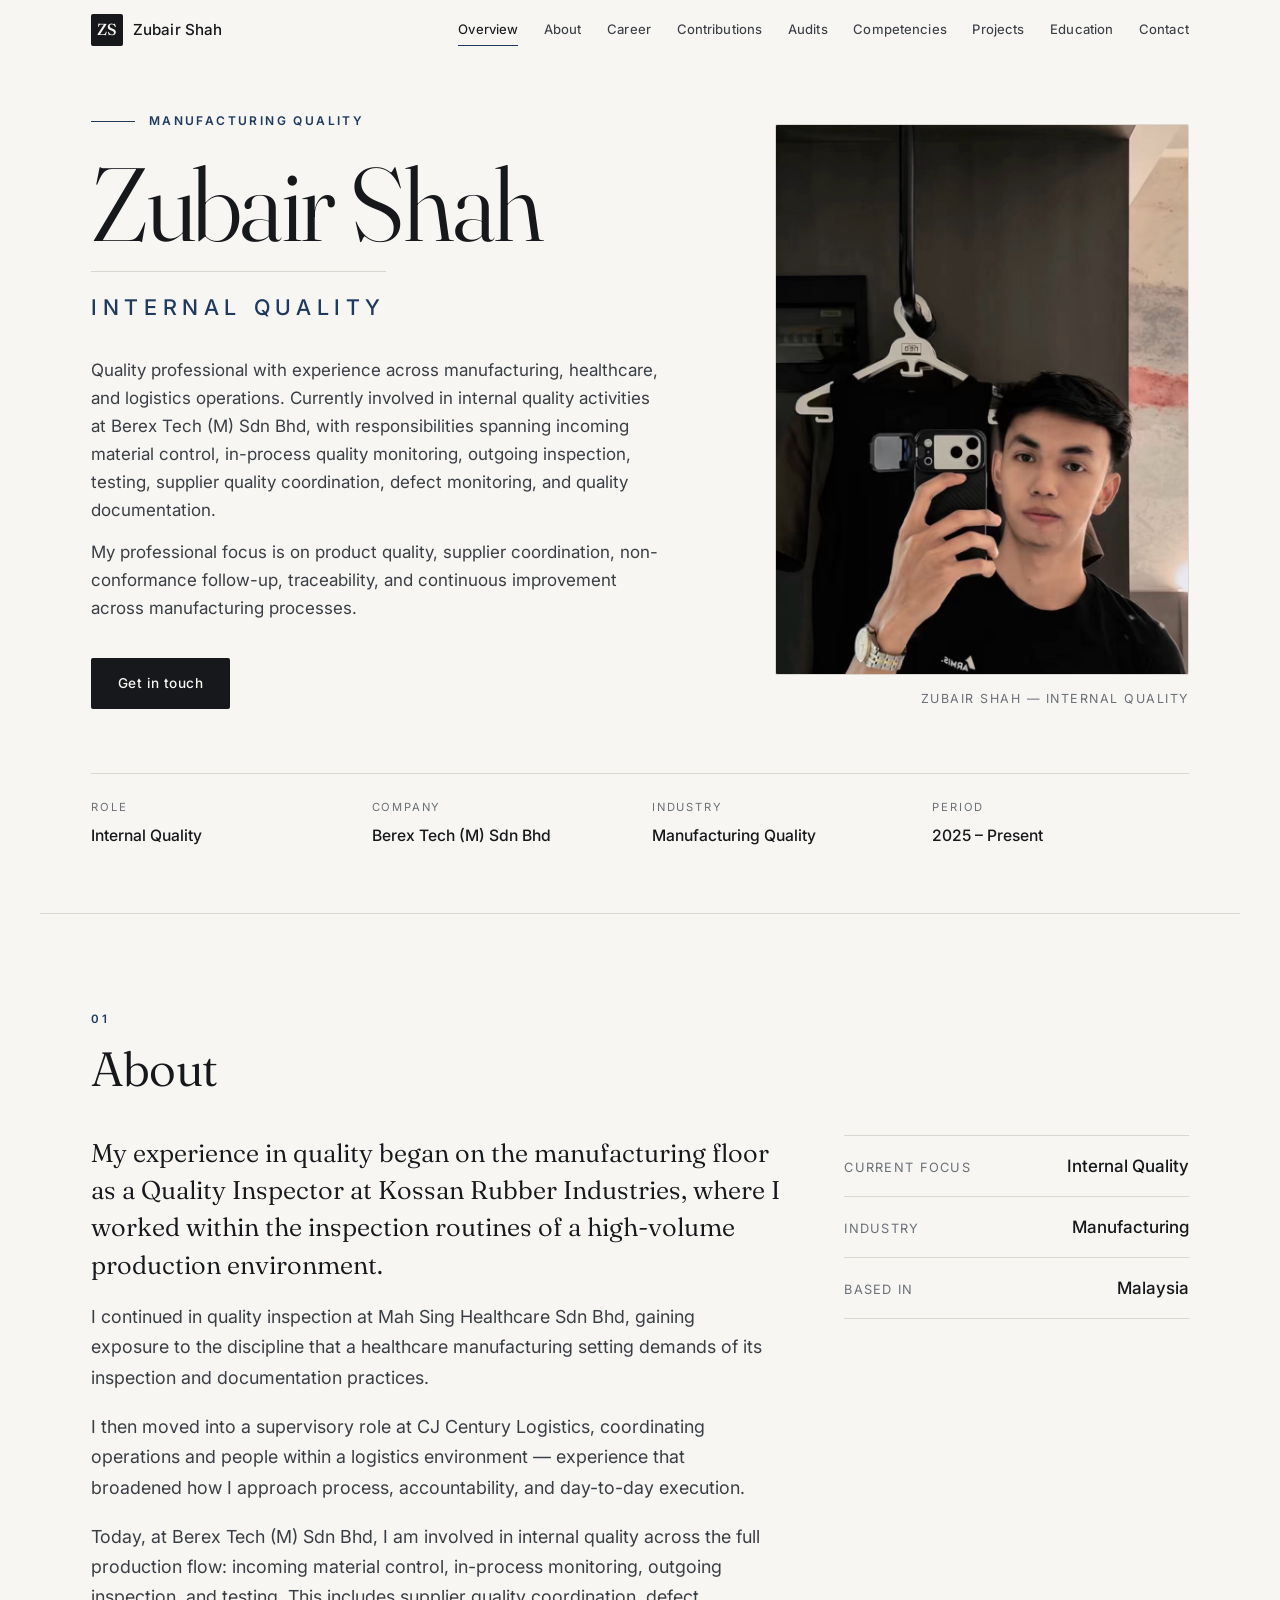
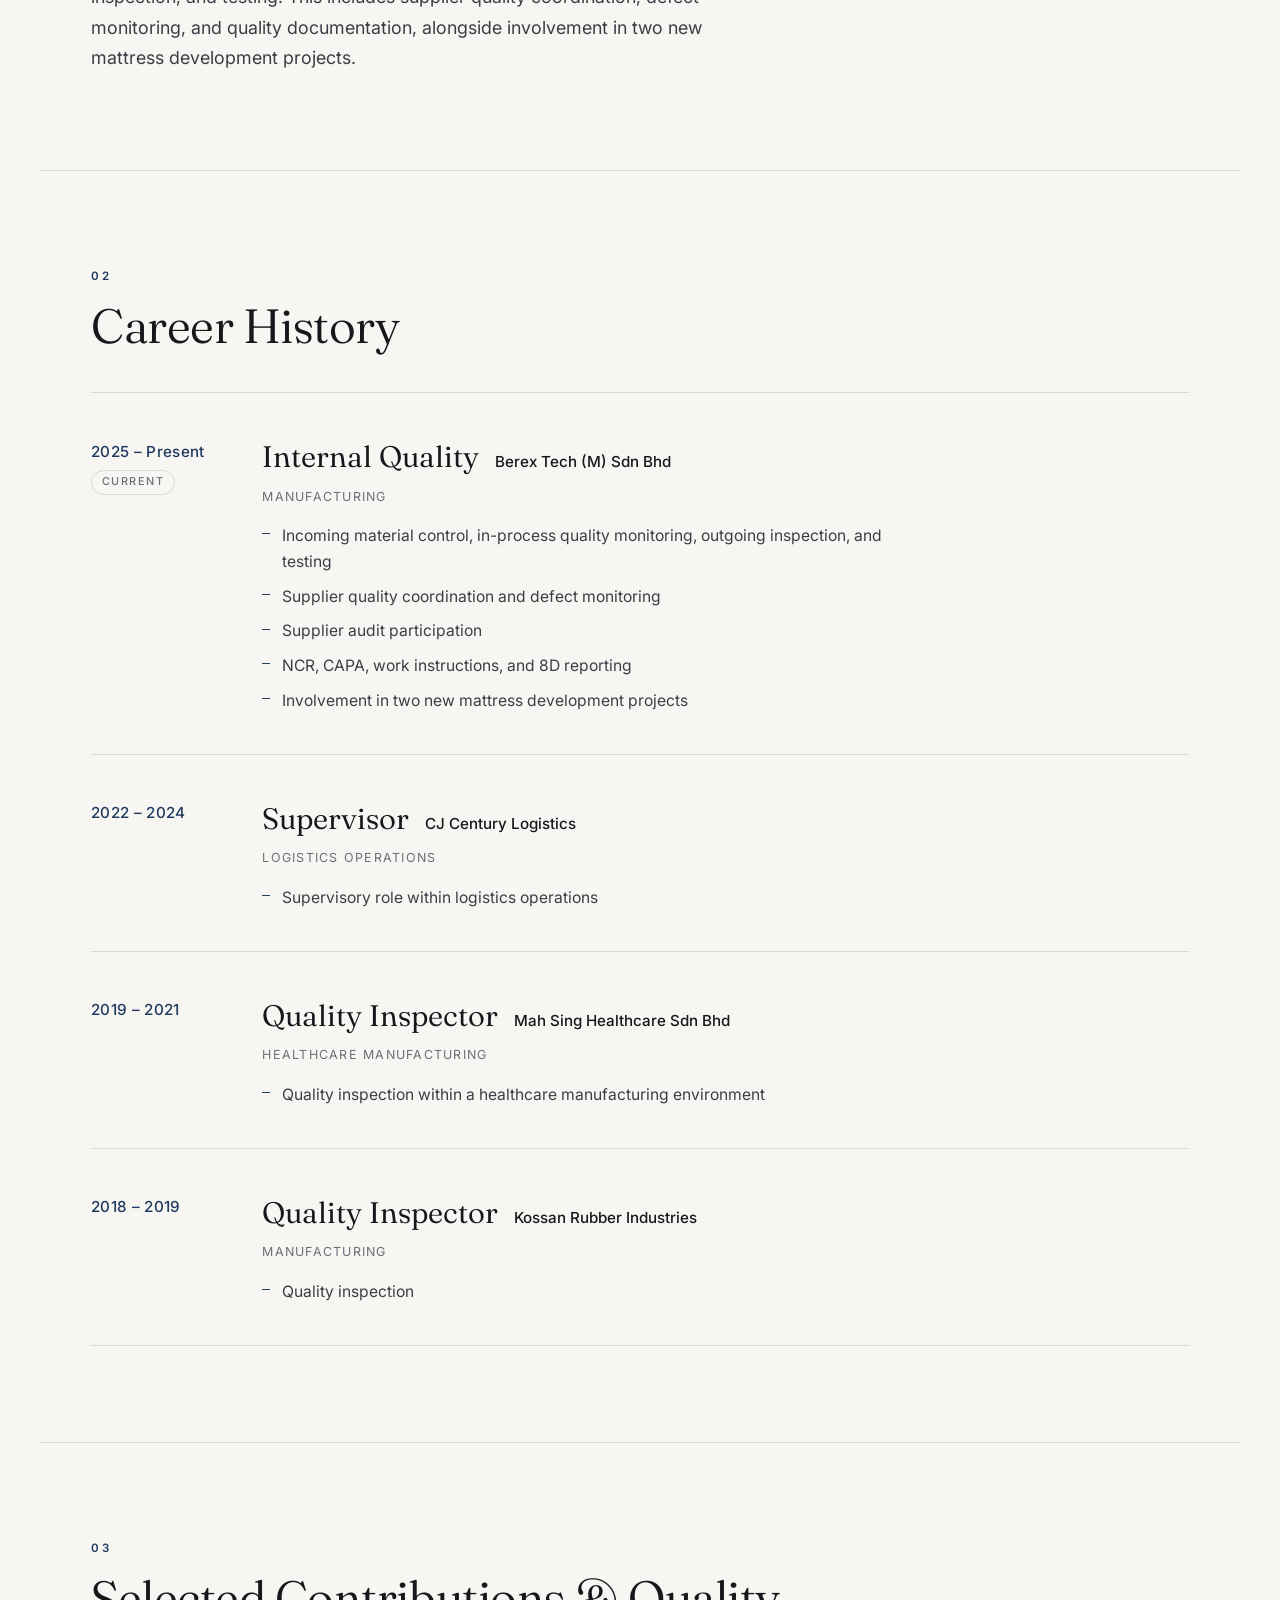
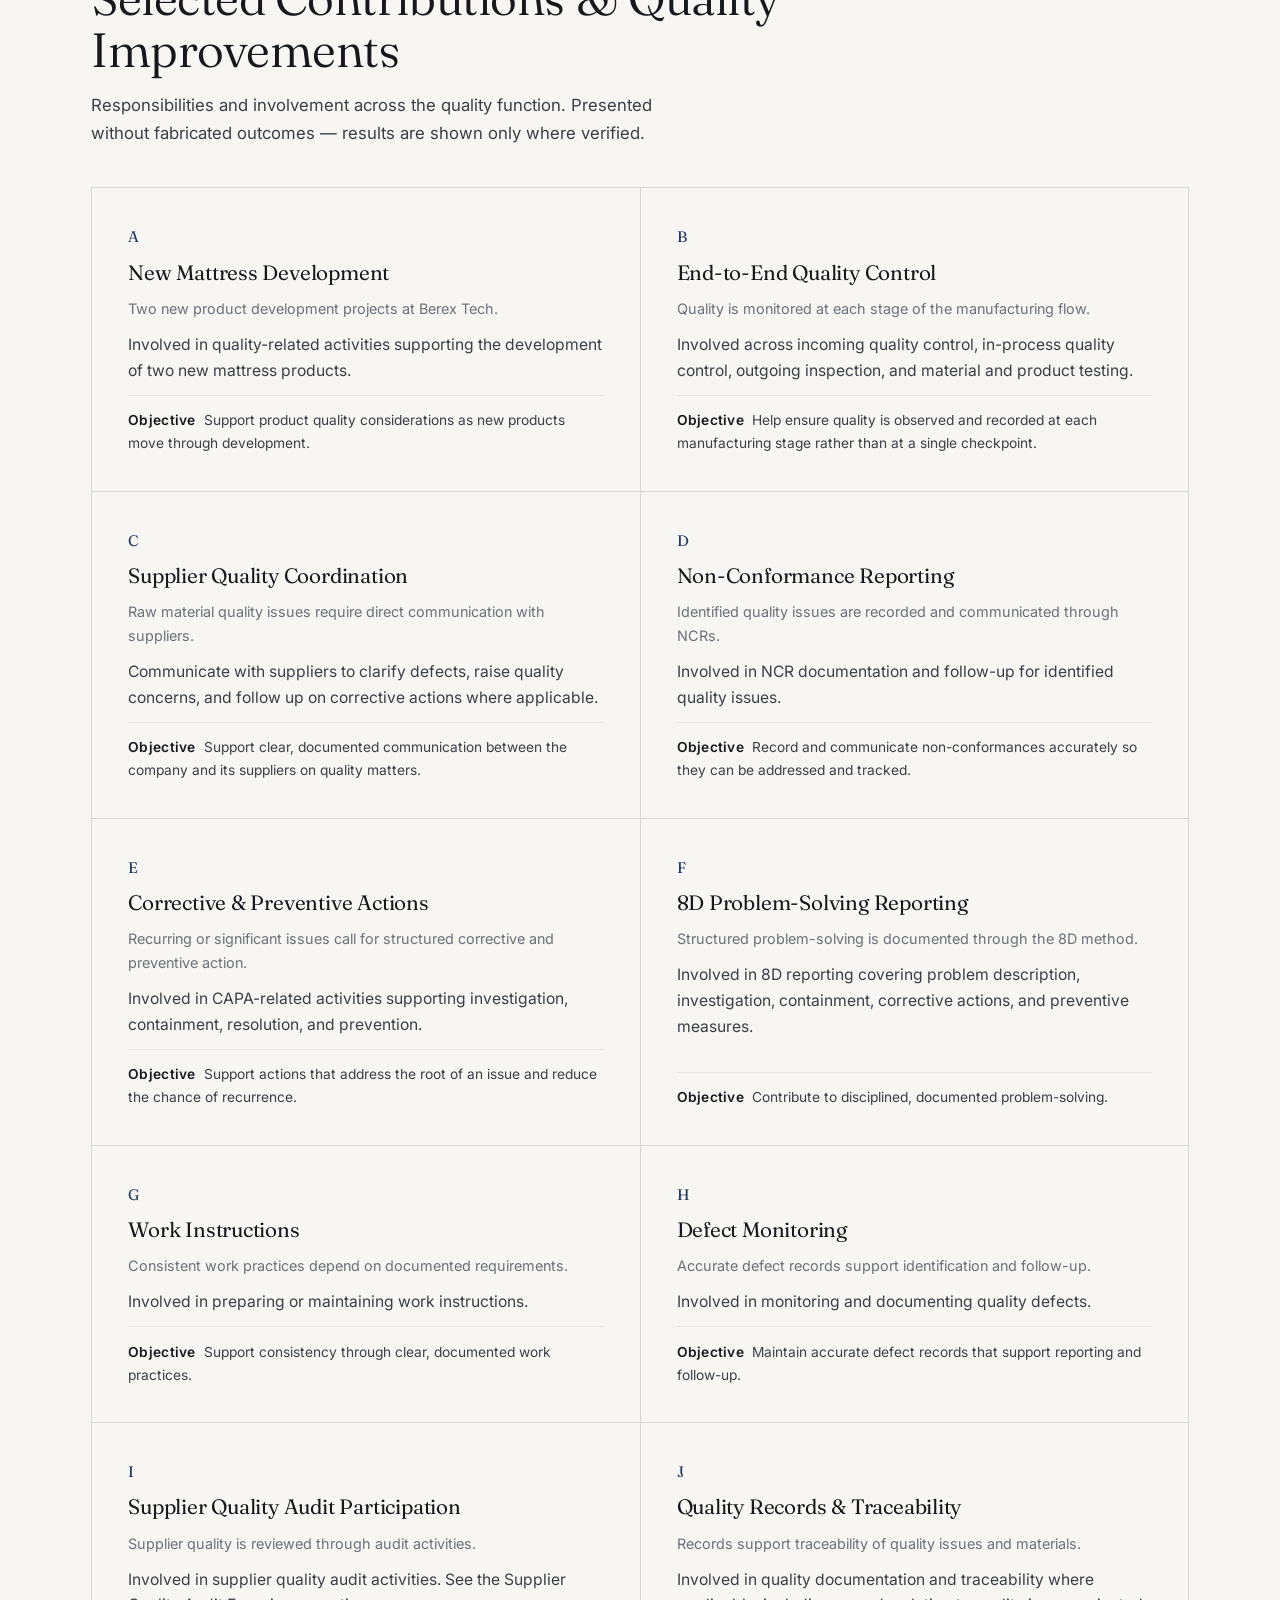
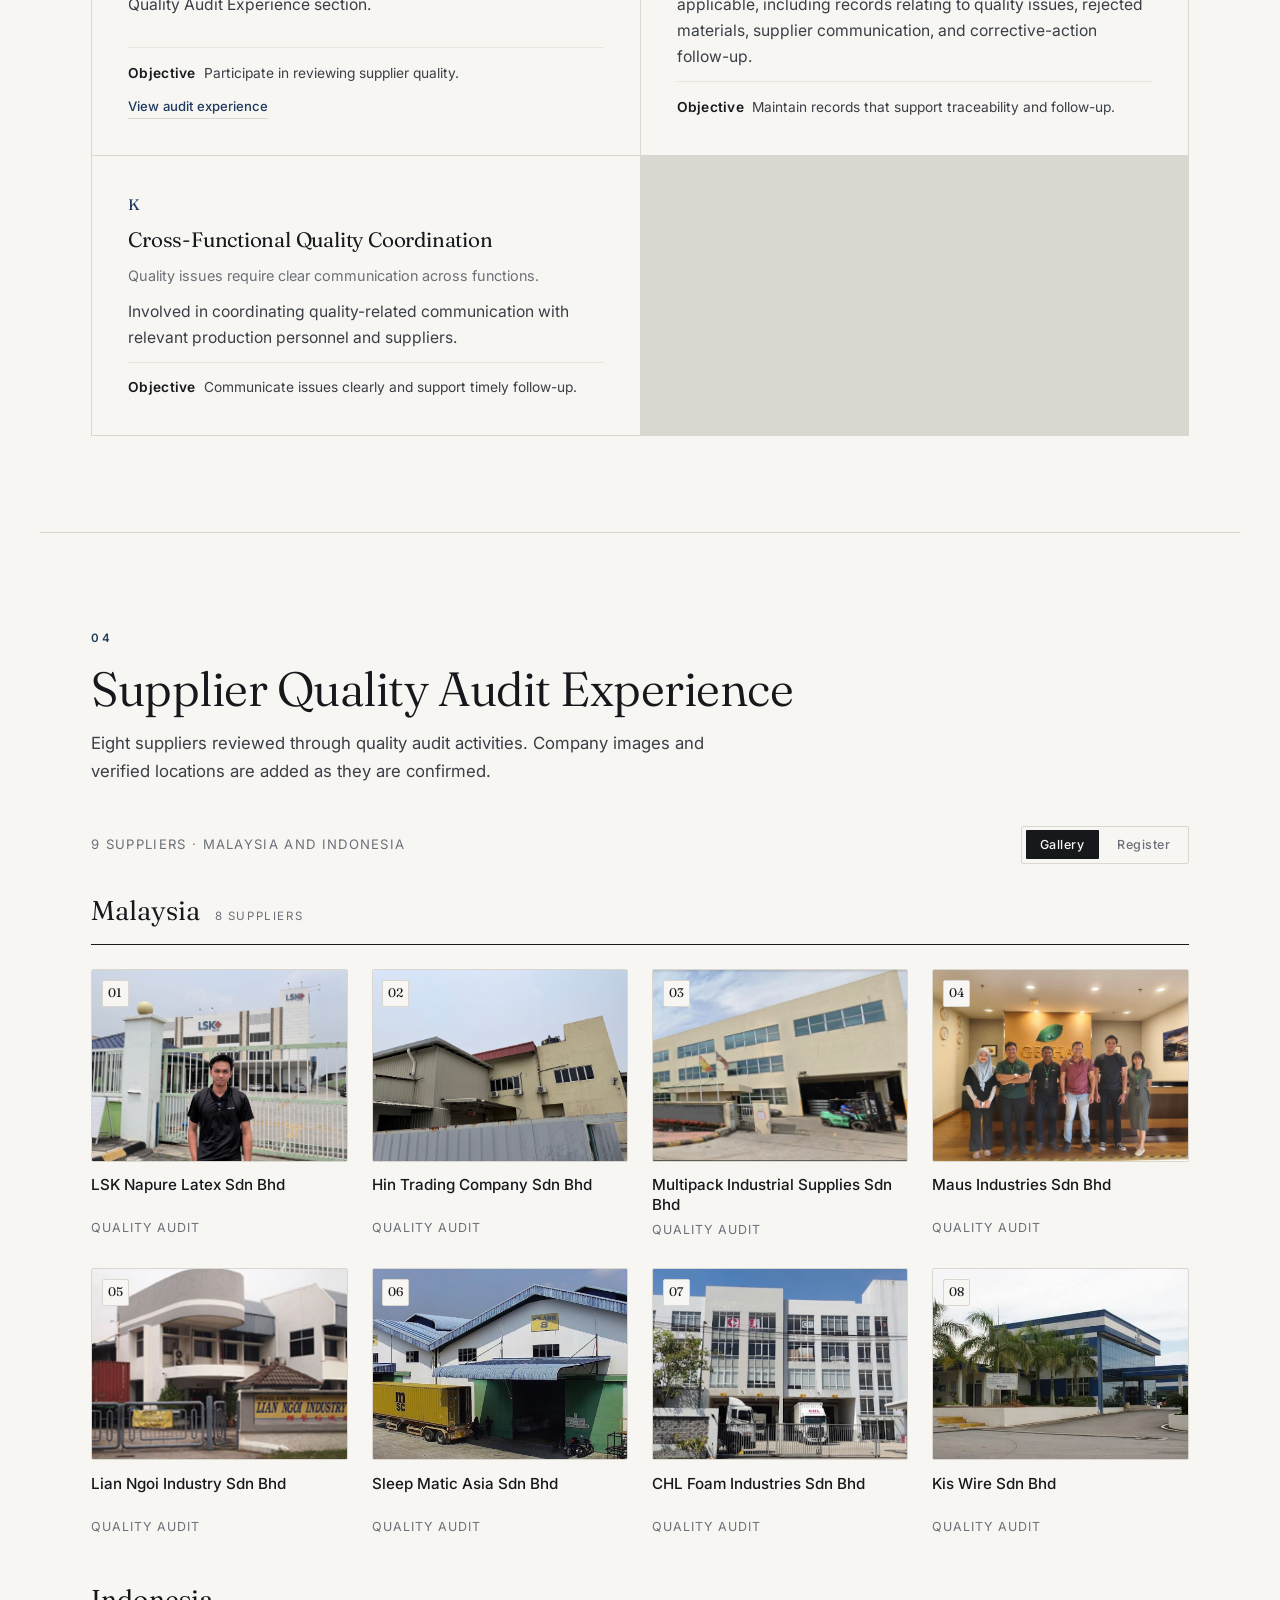
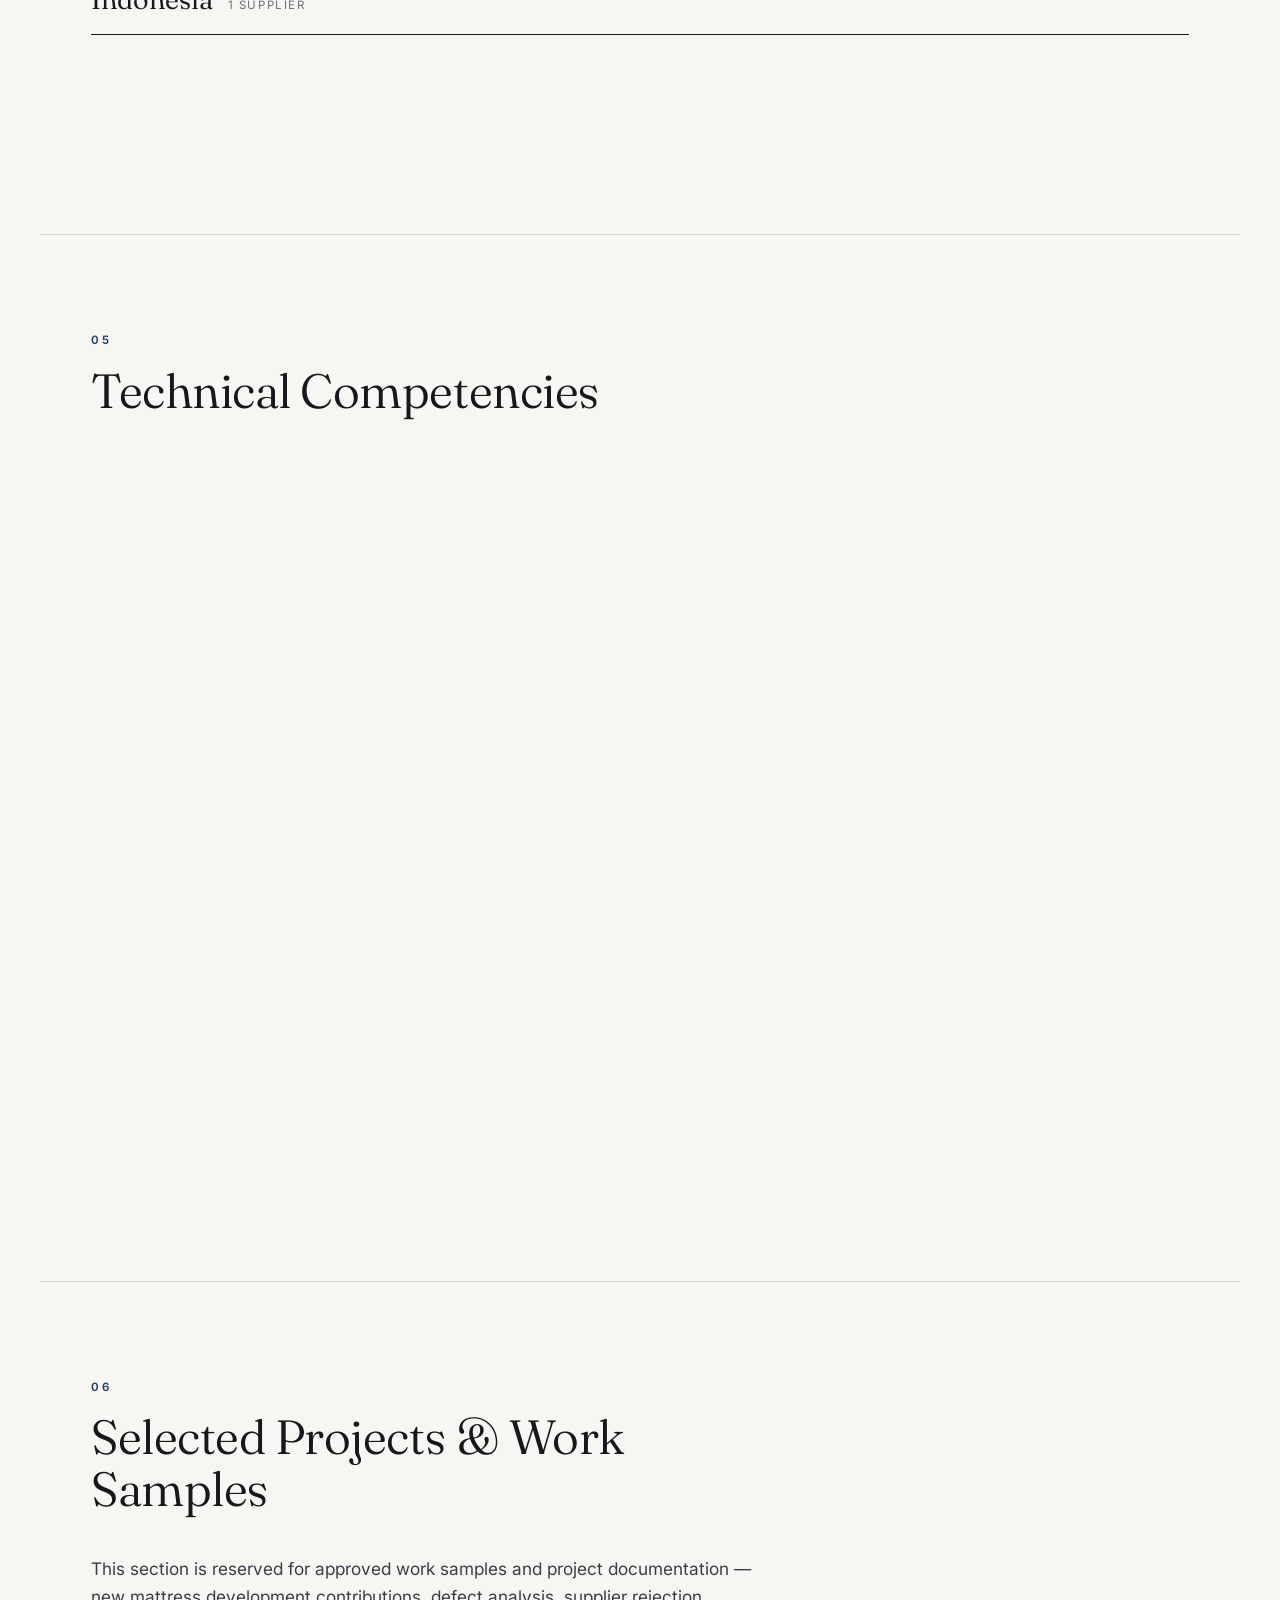
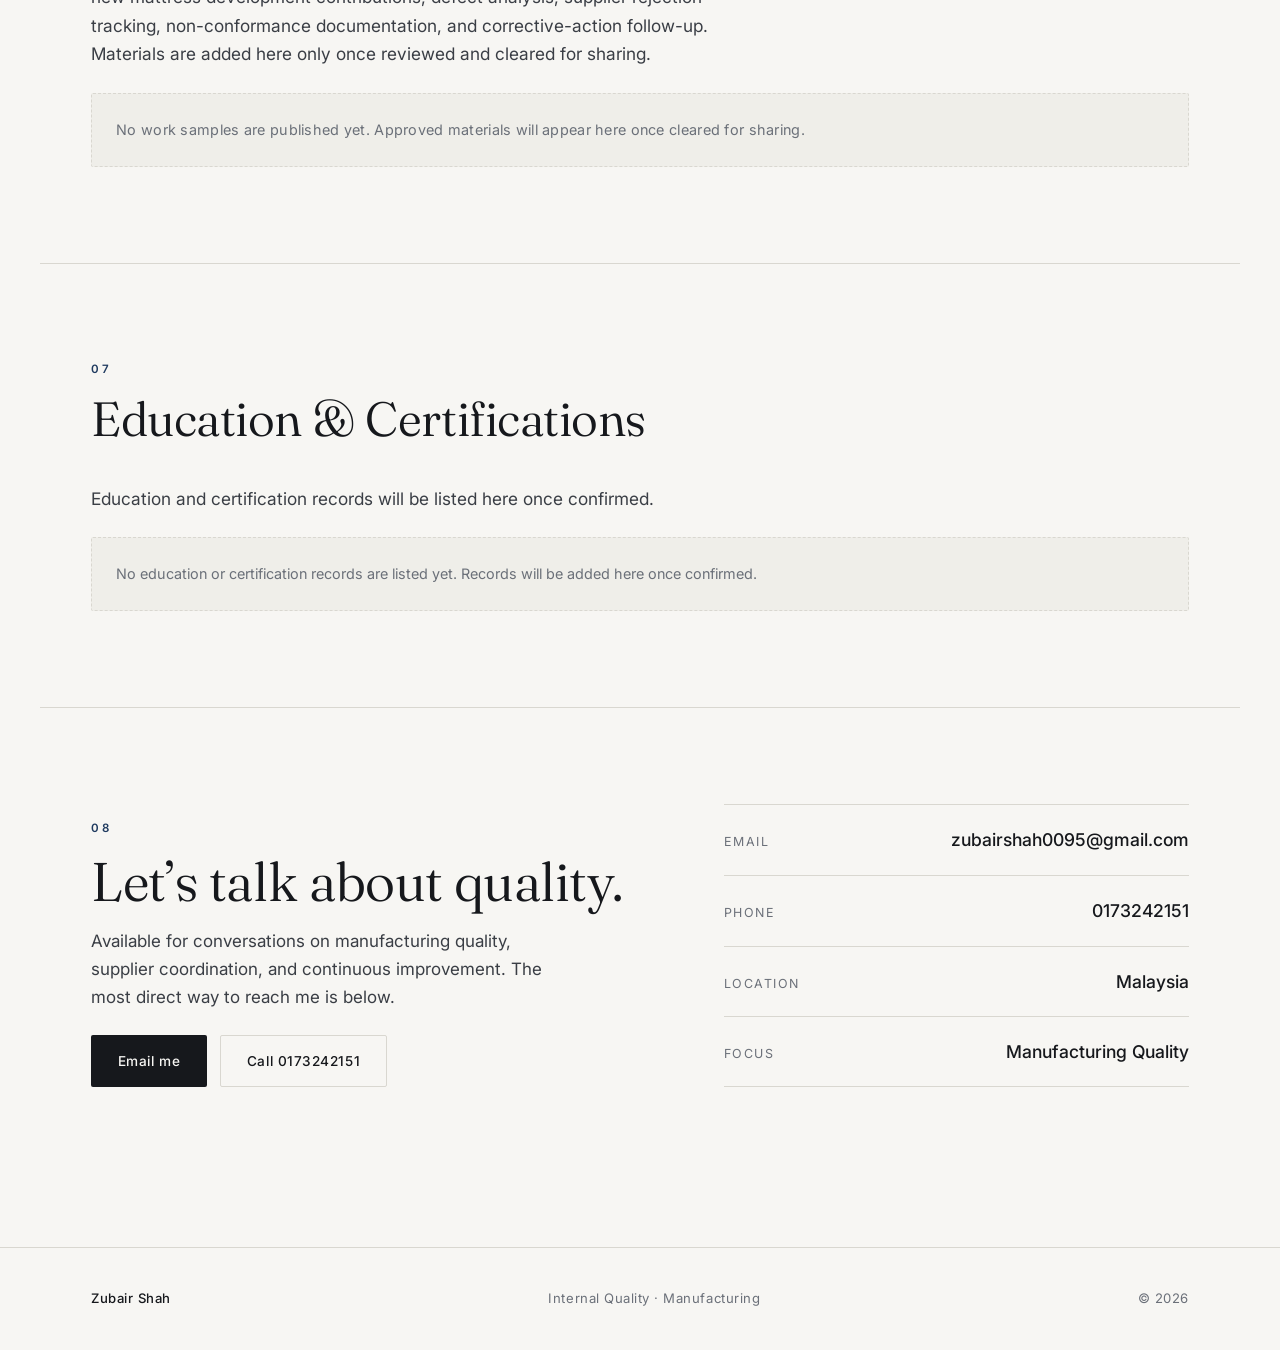
==== commit dc0289a2: "Enable supplier audits by-country grouping and contact action buttons Groups the Supplier Audits sec" ====
--- a/index.html
+++ b/index.html
@@ -190,7 +190,8 @@
         <div class="contact__lead">
           <p class="section__index">08</p>
           <h2 class="section__title" id="contact-h">Let’s talk about quality.</h2>
-          <p class="contact__note">Available for conversations on manufacturing quality, supplier coordination, and continuous improvement.</p>
+          <p class="contact__note">Available for conversations on manufacturing quality, supplier coordination, and continuous improvement. The most direct way to reach me is below.</p>
+          <div class="contact__actions" data-role="contact-actions"></div>
         </div>
         <div class="contact__details" data-role="contact"></div>
       </div>
--- a/css/styles.css
+++ b/css/styles.css
@@ -437,13 +437,31 @@
 }
 .viewbtn.is-active { background: var(--ink); color: var(--paper); }
 
-/* Gallery grid */
-.audits__grid {
+/* Country group headings */
+.audits__group-head {
+  display: flex; align-items: baseline; gap: 0.9rem;
+  margin: var(--s-4) 0 var(--s-3);
+  padding-bottom: 0.75rem;
+  border-bottom: 1px solid var(--ink);
+}
+.audits__group-head:first-child { margin-top: 0; }
+.audits__group-name {
+  font-family: var(--serif); font-size: clamp(1.3rem, 1.05rem + 1vw, 1.7rem);
+  font-weight: 360; color: var(--ink);
+}
+.audits__group-count {
+  font-size: 0.72rem; letter-spacing: 0.14em; text-transform: uppercase;
+  color: var(--grey);
+}
+.audits__group-head--list { margin-bottom: 0; border-bottom-color: var(--ink); }
+
+/* Gallery grid (columns live on the inner wrapper, per country group) */
+.audits__grid-inner {
   display: grid; grid-template-columns: repeat(4, 1fr);
   gap: 1.75rem 1.5rem;
   align-items: start;
 }
-.audits__grid > .reveal { height: 100%; }
+.audits__grid-inner > .reveal { height: 100%; }
 .audit-card {
   text-align: left; background: none; border: none; padding: 0; cursor: pointer;
   display: flex; flex-direction: column; font: inherit; color: inherit;
@@ -485,9 +503,9 @@
   color: var(--grey); margin-top: 0.3rem;
 }
 
-@media (max-width: 980px) { .audits__grid { grid-template-columns: repeat(3, 1fr); } }
-@media (max-width: 680px)  { .audits__grid { grid-template-columns: repeat(2, 1fr); gap: 1.1rem; } }
-@media (max-width: 380px)  { .audits__grid { grid-template-columns: 1fr; } }
+@media (max-width: 980px) { .audits__grid-inner { grid-template-columns: repeat(3, 1fr); } }
+@media (max-width: 680px)  { .audits__grid-inner { grid-template-columns: repeat(2, 1fr); gap: 1.1rem; } }
+@media (max-width: 380px)  { .audits__grid-inner { grid-template-columns: 1fr; } }
 
 /* Register (list) view */
 .audits__list { border-top: 1px solid var(--ink); }
@@ -586,6 +604,13 @@
   font-size: clamp(2rem, 1.4rem + 3vw, 3.4rem); max-width: 16ch;
 }
 .contact__note { margin-top: var(--s-2); color: var(--ink-2); max-width: 44ch; }
+.contact__actions { margin-top: var(--s-3); display: flex; gap: 0.85rem; flex-wrap: wrap; }
+.contact__actions .btn { flex: 0 1 auto; }
+.contact__v--static { color: var(--ink-2); font-weight: 500; }
+@media (max-width: 520px) {
+  .contact__actions { flex-direction: column; align-items: stretch; }
+  .contact__actions .btn { justify-content: center; }
+}
 .contact__details { display: grid; gap: 0; }
 .contact__row {
   display: flex; justify-content: space-between; align-items: baseline; gap: 1rem;
